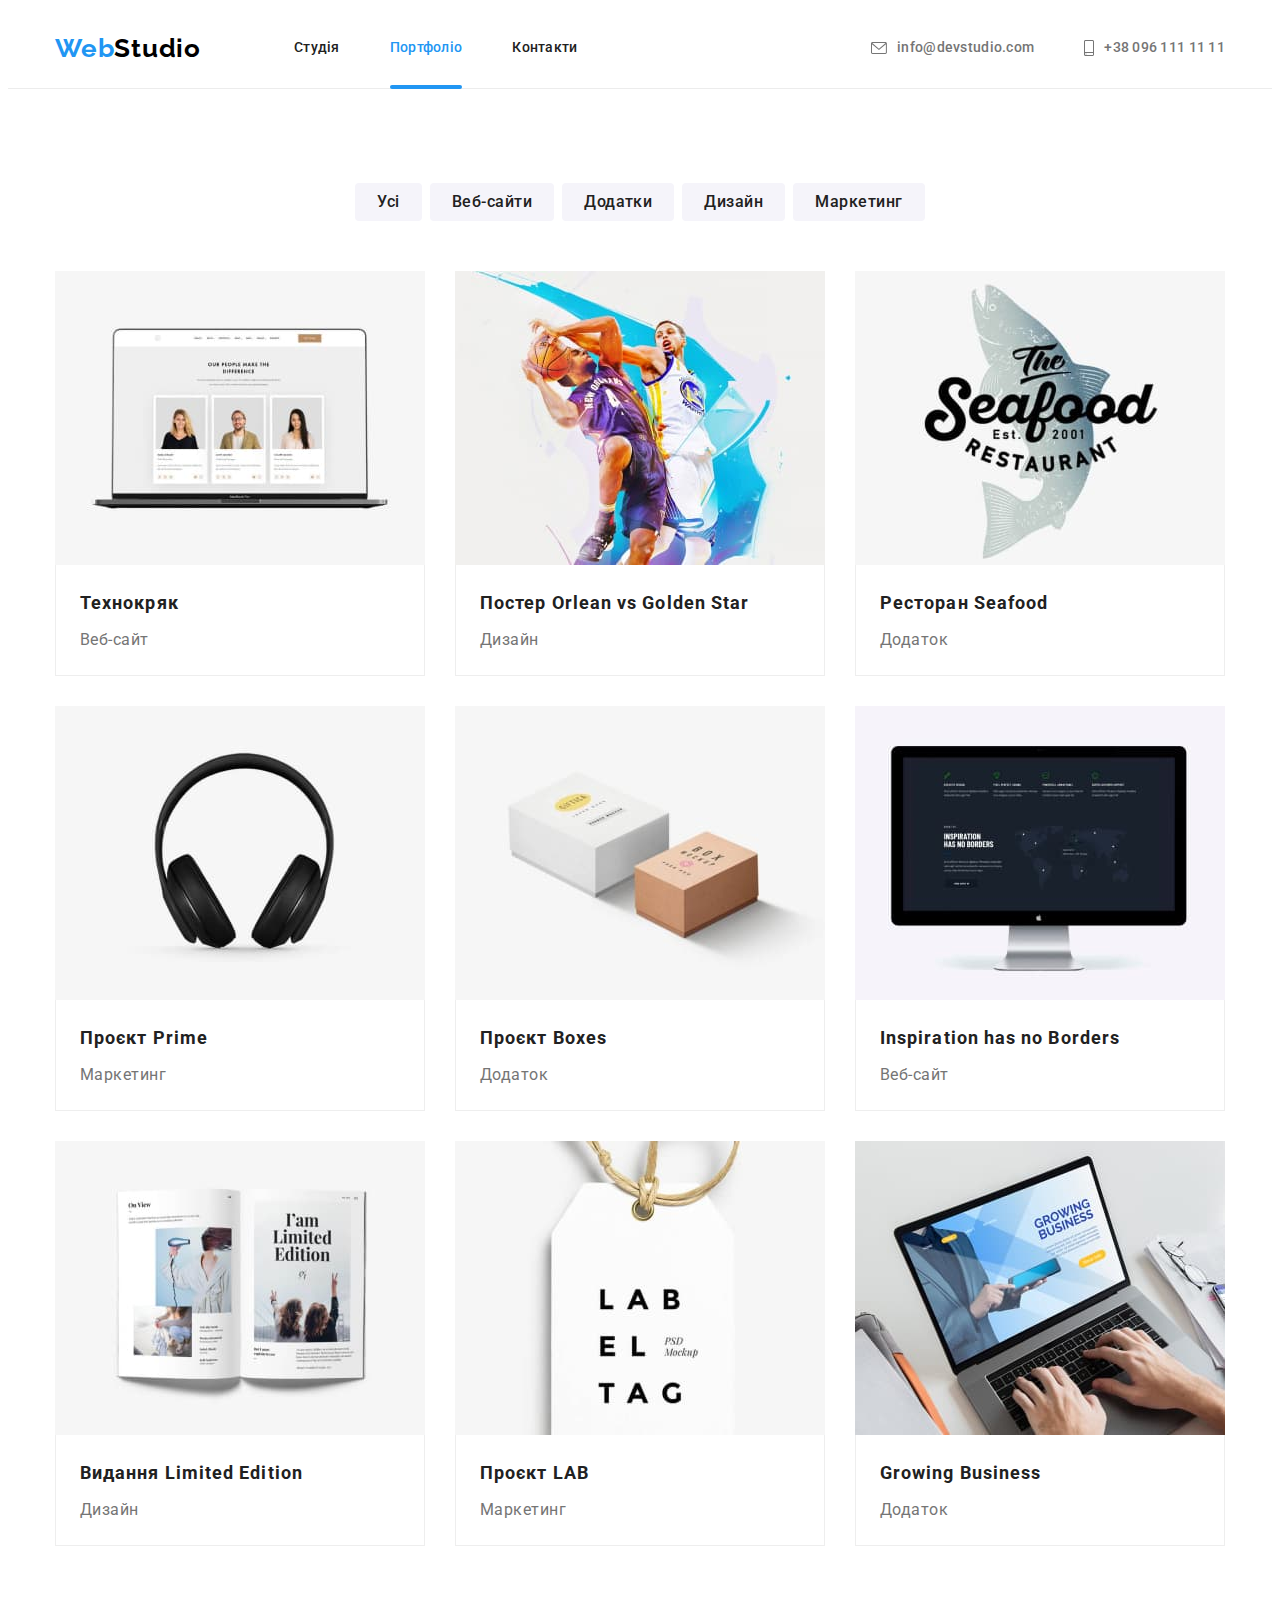
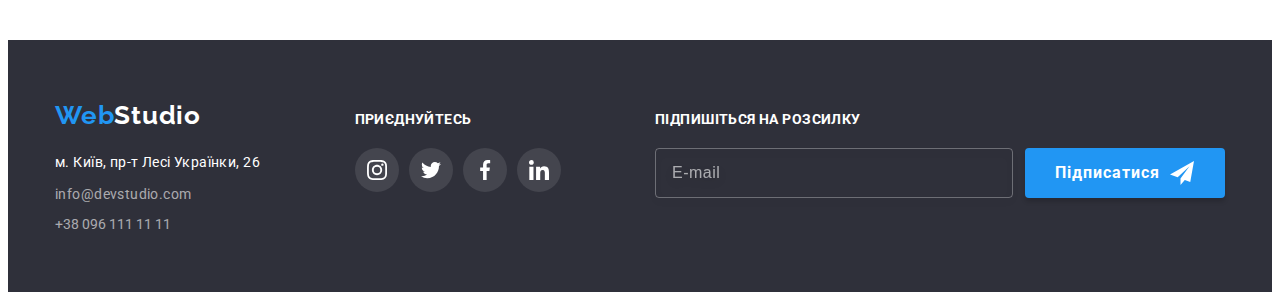
==== portfolio.html @ f79418a1 "add files" ====
<!DOCTYPE html>
<html lang="uk">
  <head>
    <meta charset="UTF-8" />
    <meta http-equiv="X-UA-Compatible" content="IE=edge" />
    <meta name="viewport" content="width=device-width, initial-scale=1.0" />
    <link rel="preconnect" href="https://fonts.googleapis.com" />
    <link rel="preconnect" href="https://fonts.gstatic.com" crossorigin />
    <link
      href="https://fonts.googleapis.com/css2?family=Raleway:wght@700&family=Roboto:wght@400;500;700;900&display=swap"
      rel="stylesheet"
    />
    <link
      rel="stylesheet"
      href="https://cdnjs.cloudflare.com/ajax/libs/modern-normalize/1.1.0/modern-normalize.min.css"
      integrity="sha512-wpPYUAdjBVSE4KJnH1VR1HeZfpl1ub8YT/NKx4PuQ5NmX2tKuGu6U/JRp5y+Y8XG2tV+wKQpNHVUX03MfMFn9Q=="
      crossorigin="anonymous"
      referrerpolicy="no-referrer"
    />
    <link rel="stylesheet" href="./css/main.min.css" />
    <title>Web Studio</title>
  </head>
  <body>
    <header class="header">
      <div class="container nav">
        <nav class="nav__menu">
          <a class="logo" href="./index.html"
            ><span class="logo--main">Web</span><span class="logo--dark">Studio</span></a
          >
          <ul class="nav__main-list list">
            <li class="nav__main-item">
              <a class="nav__main-link link" href="./index.html">Студія</a>
            </li>
            <li class="nav__main-item">
              <a class="nav__main-link link current" href="./portfolio.html">Портфоліо</a>
            </li>
            <li class="nav__main-item"><a class="nav__main-link link" href="">Контакти</a></li>
          </ul>
        </nav>
        <ul class="nav__contact-list list">
          <li class="nav__contact-item">
            <a class="nav__contact-link link" href="mailto:info@devstudio.com">
              <svg class="nav__contact-icon" width="16" height="12">
                <use href="./images/icons.svg#icon-envelope"></use></svg>info@devstudio.com</a
            >
          </li>
          <li class="nav__contact-item">
            <a class="nav__contact-link link" href="tel:+380961111111">
              <svg class="nav__contact-icon" width="10" height="16">
                <use href="./images/icons.svg#icon-smartphone"></use></svg>+38 096 111 11 11</a
            >
          </li>
        </ul>
      </div>
    </header>
    <!-- Hero -->
    <main>
      <section class="section">
        <div class="container">
          <h1 class="visually-hidden">Портфоліо</h1>
          <ul class="filters-list list">
            <li class="filters-item"><button class="filters-btn" type="button">Усі</button></li>
            <li class="filters-item">
              <button class="filters-btn" type="button">Веб-сайти</button>
            </li>
            <li class="filters-item"><button class="filters-btn" type="button">Додатки</button></li>
            <li class="filters-item"><button class="filters-btn" type="button">Дизайн</button></li>
            <li class="filters-item">
              <button class="filters-btn" type="button">Маркетинг</button>
            </li>
          </ul>
          <ul class="content-list list">
            <li class="content-item">
              <a
                href=""
                target="_blank"
                rel="noopener noreferrer nofollow"
                class="content-link link"
              >
                <div class="content-top-wrap">
                  <img class="img" src="./images/technocrack.jpg" alt="Веб-сайт Технокряк" />
                  <p class="content-top-text">
                    Ресурс пропонує комплексні пропозиції з різним рівнем функціоналу та сервісів.
                    Все це дозволить відвідувачу отримати вичерпні відомості про компанію чи
                    приватну особу.
                  </p>
                </div>
                <div class="content-wrap">
                  <h2 class="content-title">Технокряк</h2>
                  <p class="content-text">Веб-сайт</p>
                </div></a
              >
            </li>
            <li class="content-item">
              <a
                href=""
                target="_blank"
                rel="noopener noreferrer nofollow"
                class="content-link link"
              >
                <div class="content-top-wrap">
                  <img
                    class="img"
                    src="./images/poster.jpg"
                    alt=" Дизайн постеру до баскетбольного матчу"
                  />
                  <p class="content-top-text">
                    Lorem ipsum dolor sit amet consectetur adipisicing elit. Quia minus vitae quasi
                    accusamus necessitatibus quo dignissimos nisi assumenda eos, dolores possimus
                    qui consectetur labore similique, ducimus ad voluptate reprehenderit odit.Lorem
                    ipsum dolor sit amet consectetur adipisicing elit. fdgbdfbdfbdbdbdbdtbdbdb
                    drgdrgdrgdrgdr drgdrgdrgdr drgdrgdrgdrgdrg
                  </p>
                </div>
                <div class="content-wrap">
                  <h2 class="content-title">Постер <span lang="en">Orlean vs Golden Star</span></h2>
                  <p class="content-text">Дизайн</p>
                </div></a
              >
            </li>
            <li class="content-item">
              <a
                href=""
                target="_blank"
                rel="noopener noreferrer nofollow"
                class="content-link link"
              >
                <div class="content-top-wrap">
                  <img
                    class="img"
                    src="./images/seafood.jpg"
                    alt="Додаток ресторану морської кухні"
                  />
                  <p class="content-top-text">
                    Lorem ipsum dolor sit amet consectetur adipisicing elit. Earum tempore eius
                    corporis, eum vel aut voluptates, inventore sit ullam deserunt quidem pariatur
                    sunt possimus aspernatur dolore asperiores nesciunt. Quisquam, sit?
                  </p>
                </div>
                <div class="content-wrap">
                  <h2 class="content-title">Ресторан <span lang="en">Seafood</span></h2>
                  <p class="content-text">Додаток</p>
                </div></a
              >
            </li>
            <li class="content-item">
              <a
                href=""
                target="_blank"
                rel="noopener noreferrer nofollow"
                class="content-link link"
              >
                <div class="content-top-wrap">
                  <img class="img" src="./images/prime.jpg" alt="Маркетинговий проект Прайм" />
                  <p class="content-top-text">
                    Lorem ipsum dolor sit amet consectetur adipisicing elit. Eos mollitia nemo
                    recusandae aliquid pariatur provident distinctio. Cum repellat voluptatibus
                    minus iste veniam, incidunt ut corrupti officiis quisquam maiores commodi quod.
                  </p>
                </div>
                <div class="content-wrap">
                  <h2 class="content-title">Проєкт <span lang="en">Prime</span></h2>
                  <p class="content-text">Маркетинг</p>
                </div></a
              >
            </li>
            <li class="content-item">
              <a
                href=""
                target="_blank"
                rel="noopener noreferrer nofollow"
                class="content-link link"
              >
                <div class="content-top-wrap">
                  <img class="img" src="./images/boxes.jpg" alt=" Додаток до проекту Boxes" />
                  <p class="content-top-text">
                    Lorem ipsum dolor sit amet consectetur adipisicing elit. Rem exercitationem,
                    necessitatibus autem aliquid perferendis commodi obcaecati vitae asperiores esse
                    nostrum maiores explicabo fuga aspernatur sequi sunt eos eveniet corrupti quis!
                  </p>
                </div>
                <div class="content-wrap">
                  <h2 class="content-title">Проєкт <span lang="en">Boxes</span></h2>
                  <p class="content-text">Додаток</p>
                </div></a
              >
            </li>
            <li class="content-item">
              <a
                href=""
                target="_blank"
                rel="noopener noreferrer nofollow"
                class="content-link link"
              >
                <div class="content-top-wrap">
                  <img
                    class="img"
                    src="./images/no_borders.jpg"
                    alt="Веб-сайт Натхнення немає кордонів"
                  />
                  <p class="content-top-text">
                    Lorem ipsum dolor sit amet, consectetur adipisicing elit. Quibusdam, officiis
                    nesciunt molestias necessitatibus soluta illo, natus ea quaerat magnam iusto
                    numquam veniam neque sunt eveniet error beatae commodi ab quos.
                  </p>
                </div>
                <div class="content-wrap">
                  <h2 class="content-title" lang="en">Inspiration has no Borders</h2>
                  <p class="content-text">Веб-сайт</p>
                </div></a
              >
            </li>
            <li class="content-item">
              <a
                href=""
                target="_blank"
                rel="noopener noreferrer nofollow"
                class="content-link link"
              >
                <div class="content-top-wrap">
                  <img
                    class="img"
                    src="./images/limited.jpg"
                    alt="Дизайн видання Limited Edition"
                  />
                  <p class="content-top-text">
                    Lorem ipsum dolor sit amet consectetur adipisicing elit. Ipsum ratione quia
                    numquam eos error labore eum culpa magnam tenetur reiciendis veritatis atque
                    quis, aliquam totam sint quod beatae ab quo.
                  </p>
                </div>
                <div class="content-wrap">
                  <h2 class="content-title">Видання <span lang="en">Limited Edition</span></h2>
                  <p class="content-text">Дизайн</p>
                </div></a
              >
            </li>
            <li class="content-item">
              <a
                href=""
                target="_blank"
                rel="noopener noreferrer nofollow"
                class="content-link link"
              >
                <div class="content-top-wrap">
                  <img class="img" src="./images/lab.jpg" alt="Проект Label Tag" />
                  <p class="content-top-text">
                    Lorem ipsum dolor sit, amet consectetur adipisicing elit. Ullam eaque a quasi
                    ducimus, repellendus adipisci aliquam distinctio ut itaque, quo impedit
                    reprehenderit dolores deserunt sunt temporibus veritatis blanditiis esse id.
                  </p>
                </div>
                <div class="content-wrap">
                  <h2 class="content-title">Проєкт <span lang="en">LAB</span></h2>
                  <p class="content-text">Маркетинг</p>
                </div></a
              >
            </li>
            <li class="content-item">
              <a
                href=""
                target="_blank"
                rel="noopener noreferrer nofollow"
                class="content-link link"
              >
                <div class="content-top-wrap">
                  <img
                    class="img"
                    src="./images/growing_business.jpg"
                    alt="Додаток для просування бізнесу"
                  />
                  <p class="content-top-text">
                    Lorem ipsum dolor sit amet consectetur adipisicing elit. Fuga sit cumque amet
                    inventore, aspernatur mollitia soluta unde obcaecati nesciunt qui debitis,
                    consequuntur eos in ipsa quia minus deleniti recusandae. Doloribus!
                  </p>
                </div>
                <div class="content-wrap">
                  <h2 class="content-title" lang="en">Growing Business</h2>
                  <p class="content-text">Додаток</p>
                </div></a
              >
            </li>
          </ul>
        </div>
      </section>
    </main>
    <!-- footer -->
    <footer class="footer">
      <div class="container footer_menu">
        <div class="footer__address">
          <a class="logo" href="./index.html"
            ><span class="logo--main">Web</span><span class="logo--light">Studio</span></a
          >
          <address class="contacts">
            <ul class="contacts-list list">
              <li class="contacts-item">
                <a
                  class="contacts-content link"
                  href="https://goo.gl/maps/CPtrU1FHBa2aNyZL9"
                  target="_blank"
                  rel="noopener noreferrer nofollow"
                >
                  м. Київ, пр-т Лесі Українки, 26</a
                >
              </li>
              <li class="contacts-item">
                <a class="contacts-link link" href="mailto:info@devstudio.com"
                  >info@devstudio.com</a
                >
              </li>
              <li class="contacts-item">
                <a class="contacts-link link" href="tel:+380961111111">+38 096 111 11 11</a>
              </li>
            </ul>
          </address>
        </div>
        <div class="soc">
          <h2 class="footer__title">приєднуйтесь</h2>
          <ul class="soc__list list">
            <li class="soc__item">
              <a href="" target="_blank" rel="noopener noreferrer nofollow" class="soc__link link">
                <svg class="soc__icon" width="20" height="20">
                  <use href="./images/icons.svg#icon-instagram-2"></use>
                </svg>
              </a>
            </li>
            <li class="soc__item">
              <a href="" target="_blank" rel="noopener noreferrer nofollow" class="soc__link link">
                <svg class="soc__icon" width="20" height="20">
                  <use href="./images/icons.svg#icon-twitter-1"></use>
                </svg>
              </a>
            </li>
            <li class="soc__item">
              <a href="" target="_blank" rel="noopener noreferrer nofollow" class="soc__link link">
                <svg class="soc__icon" width="20" height="20">
                  <use href="./images/icons.svg#icon-facebook-1"></use>
                </svg>
              </a>
            </li>
            <li class="soc__item">
              <a href="" target="_blank" rel="noopener noreferrer nofollow" class="soc__link link">
                <svg class="soc__icon" width="20" height="20">
                  <use href="./images/icons.svg#icon-linkedin-1"></use>
                </svg>
              </a>
            </li>
          </ul>
        </div>
        <div class="footer__email">
          <h2 class="footer__title">Підпишіться на розсилку</h2>
          <form class="email">
            <input type="email" name="user-email" class="email__input" placeholder="E-mail" />
            <button type="submit" class="button email__btn">
              Підписатися
              <svg class="email__icon" width="24" height="24">
                <use href="./images/icons.svg#icon-send"></use>
              </svg>
            </button>
          </form>
        </div>
      </div>
    </footer>
  </body>
</html>
---- css/main.min.css ----
:root{--primary-text-color: #757575;--title-text-color: #212121;--accent-color: #2196f3;--btn-color: #2196f3;--white-color: #ffffff;--transition: 250ms cubic-bezier(0.4, 0, 0.2, 1)}.visually-hidden{position:absolute;width:1px;height:1px;margin:-1px;border:0;padding:0;white-space:nowrap;-webkit-clip-path:inset(100%);clip-path:inset(100%);clip:rect(0 0 0 0);overflow:hidden}body{font-family:"Roboto",sans-serif;color:var(--primary-text-color);background-color:var(--white-color);font-size:14px}.container{width:1200px;padding-left:15px;padding-right:15px;margin:0 auto}.section{padding-top:94px;padding-bottom:94px}html{box-sizing:border-box}*,*::before,*::after{box-sizing:inherit}p,h1,h2,h3,h4,h5,h6{margin:0}ul{margin:0;padding-left:0}button{cursor:pointer}img{display:block;max-width:100%;height:auto}.list{list-style:none}.link{text-decoration:none}.contacts{font-style:normal}.button{font-family:inherit;color:var(--white-color);background-color:var(--btn-color);font-weight:700;font-size:16px;line-height:1.88;display:flex;align-items:center;text-align:center;letter-spacing:.06em;border:2px solid var(--btn-color);box-shadow:0px 4px 4px rgba(0,0,0,.15);border-radius:4px;margin:0 auto;padding:10px 32px;transition:background-color var(--transition),box-shadow var(--transition)}.button:hover,.button:focus{background-color:#188ce8;border:2px solid #188ce8;box-shadow:0px 4px 4px rgba(0,0,0,.15);border-radius:4px;cursor:pointer}.logo{font-family:"Raleway";font-weight:700;font-size:26px;line-height:1.19;letter-spacing:.03em;text-decoration:none}.logo--main{color:var(--accent-color)}.logo--dark{color:#000}.logo--light{color:var(--white-color);margin-bottom:20px;display:inline-block}.current{position:relative}.current::after{display:block;position:absolute;content:"";width:100%;height:4px;background-color:var(--accent-color);border-radius:2px;bottom:-1px}.main-list{display:flex;gap:30px}.backdrop{width:100%;height:100%;background-color:rgba(0,0,0,.2);position:fixed;top:0;transition:opacity 250ms linear,visibility 250ms linear}.modal{position:absolute;top:50%;left:50%;padding:40px;transform:translate(-50%, -50%) scaley(1);transition:transform 250ms linear;width:528px;min-height:581px;background-color:var(--white-color);box-shadow:0px 1px 3px rgba(0,0,0,.12),0px 1px 1px rgba(0,0,0,.14),0px 2px 1px rgba(0,0,0,.2);border-radius:4px}.backdrop.is-hidden .modal{transform:translate(-50%, -50%) scaley(0)}.modal-close{position:absolute;right:8px;top:8px;width:30px;height:30px;background-color:rgba(0,0,0,0);border:1px solid rgba(0,0,0,.1);border-radius:50%;display:flex;align-items:center;justify-content:center;transition:fill var(--transition)}.modal-close:hover .modal-close-icon,.modal-close:focus .modal-close-icon{fill:var(--accent-color)}.backdrop.is-hidden{opacity:0;visibility:hidden;pointer-events:none}.modal-title{font-weight:700;font-size:20px;line-height:1.15;text-align:center;letter-spacing:.03em;color:var(--title-text-color);margin-bottom:12px}.input-wrap{position:relative}.modal-field{margin-bottom:10px}.input-label{font-size:12px;line-height:1.17;letter-spacing:.01em;display:block;margin-bottom:4px}.modal-input-icon{position:absolute;left:12px;top:50%;transform:translateY(-50%)}.modal-input{width:100%;height:40px;border:1px solid rgba(33,33,33,.2);border-radius:4px;padding-left:42px;outline:rgba(0,0,0,0)}.modal-input:focus{border-color:var(--accent-color);cursor:pointer}.modal-input::-moz-placeholder{font-size:12px;line-height:1.17;letter-spacing:.01em;color:rgba(117,117,117,.5)}.modal-input:-ms-input-placeholder{font-size:12px;line-height:1.17;letter-spacing:.01em;color:rgba(117,117,117,.5)}.modal-input::placeholder{font-size:12px;line-height:1.17;letter-spacing:.01em;color:rgba(117,117,117,.5)}.modal-input:focus+.modal-input-icon{fill:var(--accent-color)}.comment{display:block;width:100%;padding:12px 16px;height:120px;resize:none}.text-area{margin-bottom:20px}.btn-submit{width:200px;height:50px;padding:10px 52px}.license-field{margin-bottom:30px;display:flex;justify-content:center}.modal-license-text{line-height:1.71;letter-spacing:.03em;display:flex;align-items:center;position:relative}.modal-license-text span{width:16px;height:15px;border:2px solid var(--title-text-color);border-radius:2px;margin-right:5px;display:flex;align-items:center;justify-content:center;fill:rgba(0,0,0,0)}.input-check:checked+.modal-license-text span{background-color:var(--accent-color);border-color:rgba(0,0,0,0);fill:#fff}.input-check:focus+.modal-license-text span{border-color:var(--accent-color)}.license-link{display:inline-block;-webkit-text-decoration-line:underline;text-decoration-line:underline;color:var(--accent-color)}.header{background-color:var(--white-color);border-bottom:1px solid #ececec}.nav{display:flex;align-items:center}.nav__menu{display:flex;align-items:center}.nav__menu>.logo{margin-right:93px;display:block;padding:24px 0}.nav__main-list{display:flex;gap:50px}.nav__main-list .nav__main-link.current{color:var(--accent-color)}.nav__main-link{color:var(--title-text-color);font-weight:500;line-height:1.14;letter-spacing:.02em;display:block;padding:32px 0;transition:color var(--transition)}.nav__main-link:hover,.nav__main-link:focus{color:var(--accent-color)}.nav__contact-list{display:flex;gap:50px;margin-left:auto}.nav__contact-link{font-weight:500;line-height:1.14;letter-spacing:.02em;color:var(--primary-text-color);display:flex;align-items:center;padding:32px 0;gap:10px;transition:color var(--transition)}.nav__contact-link:hover,.nav__contact-link:focus{color:var(--accent-color)}.nav__contact-icon{fill:currentColor}.hero{background:#2f303a;padding-top:200px;padding-bottom:200px;background-image:linear-gradient(rgba(47, 48, 58, 0.4), rgba(47, 48, 58, 0.4)),url(../images/hero-bg.jpg);background-repeat:no-repeat;background-position:center;background-size:cover;max-width:1600px;margin:0 auto}.hero-title{font-weight:900;font-size:44px;line-height:1.36;text-align:center;letter-spacing:.06em;text-transform:uppercase;color:var(--white-color);display:block;margin:0 auto;margin-bottom:30px;width:696px}.cards__title{font-size:14px;line-height:1.14;letter-spacing:.03em;text-transform:uppercase;color:var(--title-text-color);margin-bottom:10px}.cards__list{display:flex;gap:30px}.cards__item{display:block;max-width:270px}.cards__text{line-height:1.71;letter-spacing:.03em}.cards__icon-container{height:120px;margin-bottom:30px;display:flex;align-items:center;justify-content:center;background:#f5f4fa;border-radius:4px}.preview{padding-top:0}.section-title{font-size:36px;line-height:1.16;text-align:center;letter-spacing:.03em;color:var(--title-text-color);margin-bottom:50px}.preview-top-wrap{position:relative}.preview-wrap{width:100%;min-height:70px;position:absolute;bottom:0;background-color:rgba(47,48,58,.8)}.preview-text{padding-top:27px;padding-bottom:27px;font-weight:700;font-size:14px;line-height:1.14;text-align:center;letter-spacing:.03em;text-transform:uppercase;color:var(--white-color)}.team{background-color:#f5f4fa}.team-title{font-weight:500;font-size:16px;line-height:1.18;text-align:center;letter-spacing:.03em;color:var(--title-text-color);margin-bottom:10px}.team-wrap{padding-top:30px;padding-bottom:30px}.team-item{background:var(--white-color);box-shadow:0px 1px 3px rgba(0,0,0,.12),0px 1px 1px rgba(0,0,0,.14),0px 2px 1px rgba(0,0,0,.2);border-radius:0px 0px 4px 4px}.team-text{font-size:16px;line-height:1.18;text-align:center;letter-spacing:.03em;margin-bottom:16px}.team-soc-list{display:flex;justify-content:center;gap:10px}.team-soc-item{width:44px;height:44px}.team-soc-link{width:100%;height:100%;border-radius:50%;display:flex;justify-content:center;align-items:center;transition:background-color var(--transition)}.team-soc-link:hover,.team-soc-link:focus{background-color:var(--accent-color)}.team-soc-icon{fill:#afb1b8;transition:fill var(--transition)}.team-soc-link:hover .team-soc-icon,.team-soc-link:focus .team-soc-icon{fill:var(--white-color)}.clients-list{display:flex;gap:30px}.clients-item{width:calc((100% - 150px)/6);height:92px}.client-link{width:100%;height:100%;border:1px solid #afb1b8;border-radius:4px;display:flex;justify-content:center;align-items:center;transition:border-color var(--transition)}.client-link:hover,.client-link:focus{border-color:var(--accent-color)}.clients-icon{fill:#afb1b8;transition:fill var(--transition)}.client-link:hover .clients-icon,.client-link:focus .clients-icon{fill:var(--accent-color)}.footer{background-color:#2f303a;padding-top:60px;padding-bottom:60px}.footer_menu{display:flex;align-items:baseline;justify-content:space-between}.contacts-item:not(:last-child){line-height:1.71;letter-spacing:.03em;margin-bottom:9px}.contacts-content{color:var(--white-color)}.contacts-link{color:rgba(255,255,255,.6);transition:color var(--transition)}.contacts-link:hover,.contacts-link:focus{color:var(--accent-color)}.footer__title{font-size:14px;line-height:1.14;letter-spacing:.03em;text-transform:uppercase;color:var(--white-color);margin-bottom:20px}.soc__list{display:flex;gap:10px}.soc__item{width:44px;height:44px}.soc__link{width:100%;height:100%;border-radius:50%;display:flex;justify-content:center;align-items:center;background-color:rgba(255,255,255,.1);transition:background-color var(--transition)}.soc__link:hover,.soc__link:focus{background-color:var(--accent-color)}.soc__icon{fill:var(--white-color)}.email{display:flex;gap:12px}.email__input{width:358px;height:50px;padding:15px 16px;font-size:16px;line-height:1.25;letter-spacing:.03em;color:var(--white-color);border:1px solid rgba(255,255,255,.3);filter:drop-shadow(0px 4px 4px rgba(0, 0, 0, 0.15));border-radius:4px;background-color:rgba(0,0,0,0)}.email__input::-moz-placeholder{font-size:16px;line-height:1.25;letter-spacing:.03em;color:rgba(255,255,255,.6)}.email__input:-ms-input-placeholder{font-size:16px;line-height:1.25;letter-spacing:.03em;color:rgba(255,255,255,.6)}.email__input::placeholder{font-size:16px;line-height:1.25;letter-spacing:.03em;color:rgba(255,255,255,.6)}.email__btn{width:200px;height:50px;padding:10px 28px;gap:10px}.email__icon{fill:var(--white-color)}.filters-list{margin-bottom:50px;display:flex;gap:8px;justify-content:center}.filters-btn{font-family:inherit;font-weight:500;font-size:16px;line-height:1.62;text-align:center;letter-spacing:.03em;color:var(--title-text-color);background:#f5f4fa;border:none;border-radius:4px;padding:6px 22px;transition:color var(--transition),background-color var(--transition),box-shadow var(--transition)}.filters-btn:hover,.filters-btn:focus,.filters-btn:root{color:var(--white-color);background-color:var(--accent-color);box-shadow:0px 3px 1px rgba(0,0,0,.1),0px 1px 2px rgba(0,0,0,.08),0px 2px 2px rgba(0,0,0,.12)}.content-item{background:var(--white-color);width:calc((100% - 60px)/3)}.content-list{display:flex;flex-wrap:wrap;gap:30px}.content-link{display:block;position:relative;transition:box-shadow var(--transition)}.content-link:hover,.content-link:focus{box-shadow:0px 1px 1px rgba(0,0,0,.12),0px 4px 4px rgba(0,0,0,.06),1px 4px 6px rgba(0,0,0,.16)}.content-title{font-size:18px;line-height:2;letter-spacing:.06em;color:var(--title-text-color);margin-bottom:4px}.content-top-wrap{position:relative;overflow:hidden}.content-top-text{position:absolute;top:0;transform:translateY(100%);overflow:auto;display:flex;align-items:center;height:100%;background-color:rgba(33,150,243,.9);padding-left:24px;padding-right:24px;font-size:18px;line-height:1.56;letter-spacing:.03em;color:var(--white-color);transition:transform var(--transition)}.content-link:hover .content-top-text,.content-link:focus .content-top-text{transform:translateY(0)}.content-wrap{padding:20px 24px;border-bottom:1px solid #eee;border-left:1px solid #eee;border-right:1px solid #eee}.content-text{font-size:16px;line-height:1.87;letter-spacing:.03em;color:var(--primary-text-color)}/*# sourceMappingURL=main.min.css.map */
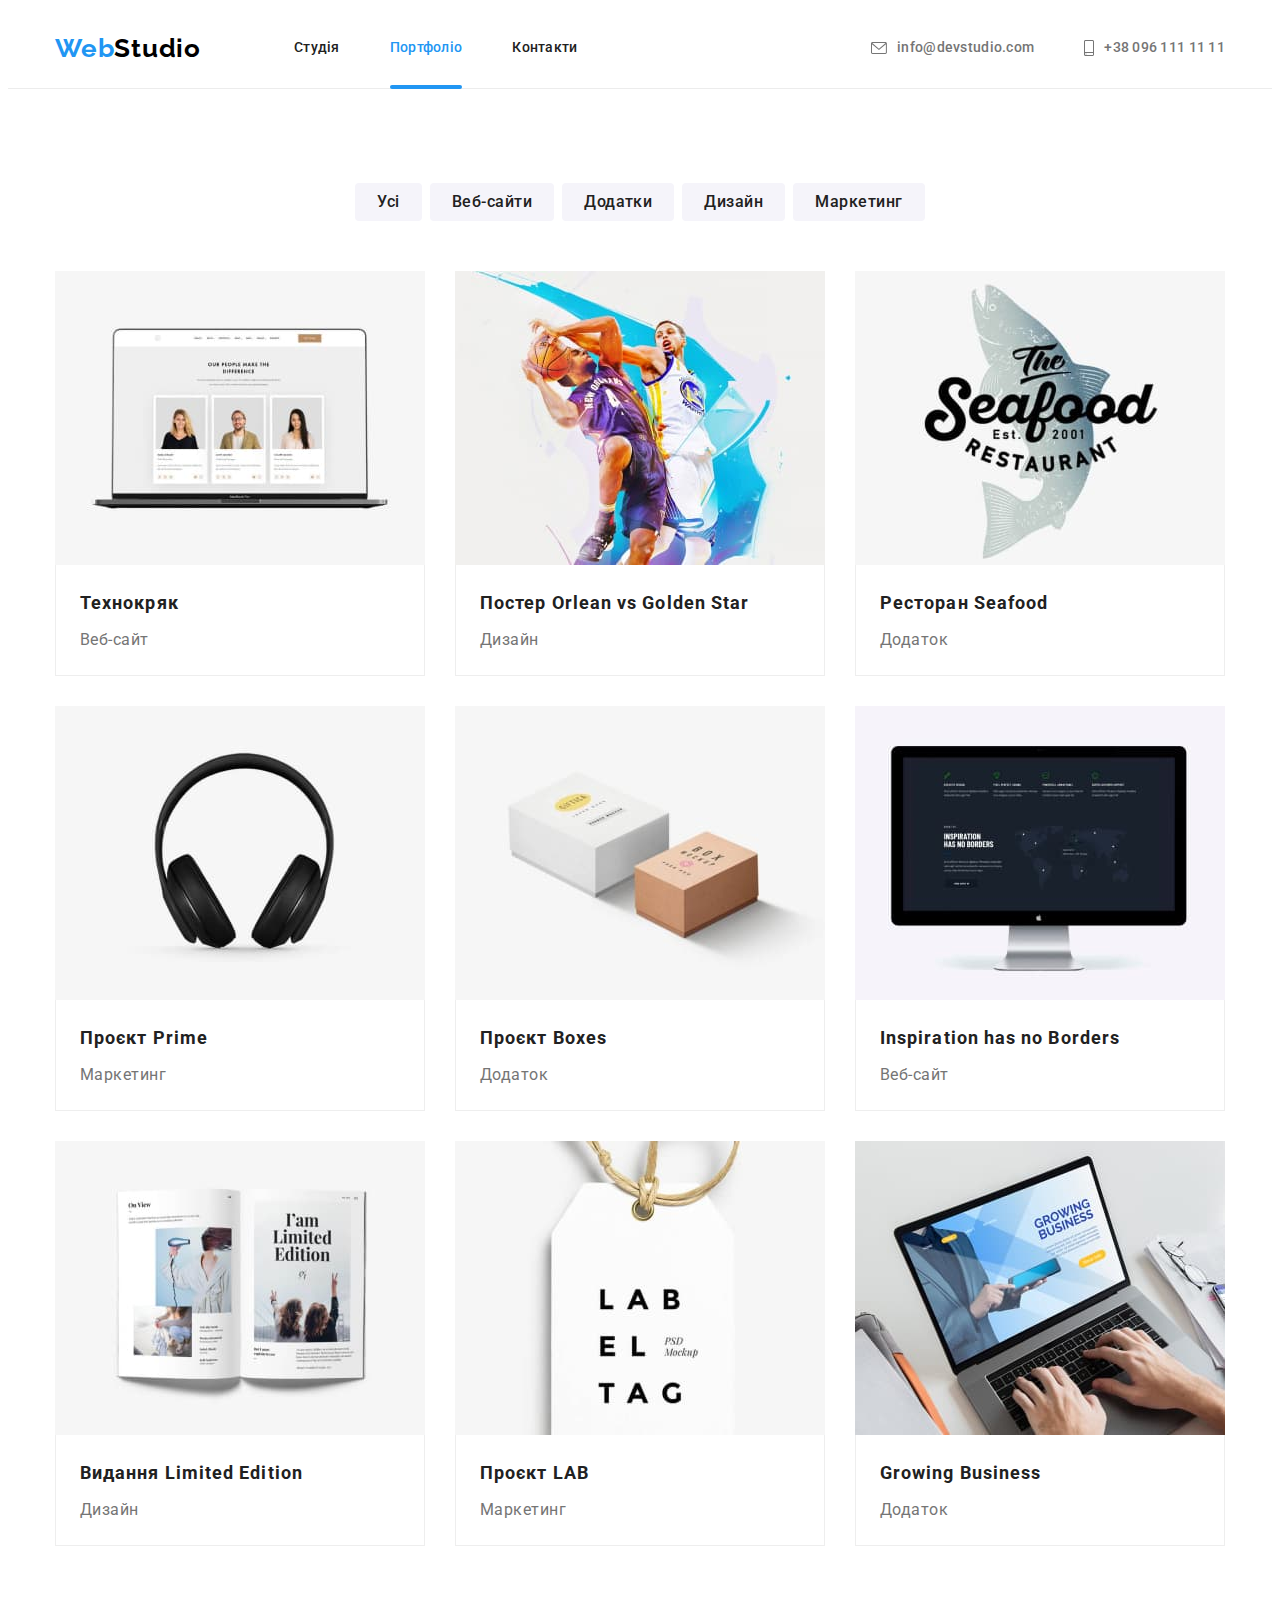
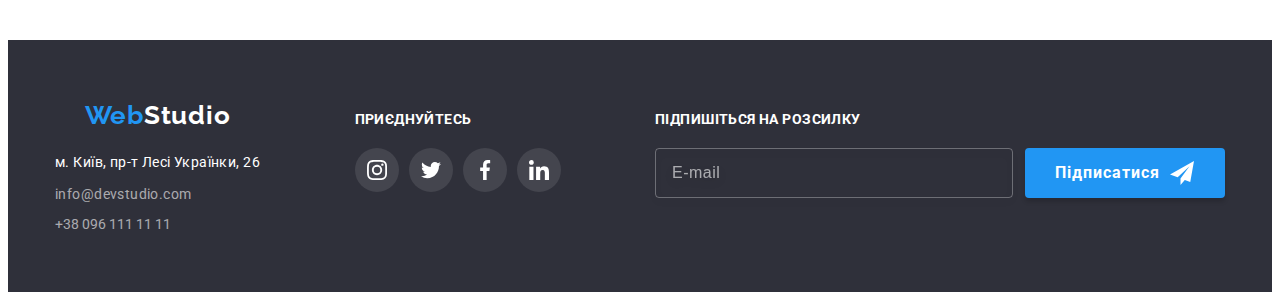
==== commit 93dfddf1: "final edit images" ====
--- a/portfolio.html
+++ b/portfolio.html
@@ -41,13 +41,15 @@
           <li class="nav__contact-item">
             <a class="nav__contact-link link" href="mailto:info@devstudio.com">
               <svg class="nav__contact-icon" width="16" height="12">
-                <use href="./images/icons.svg#icon-envelope"></use></svg>info@devstudio.com</a
+                <use href="./images/icons.svg#icon-envelope"></use></svg
+              >info@devstudio.com</a
             >
           </li>
           <li class="nav__contact-item">
             <a class="nav__contact-link link" href="tel:+380961111111">
               <svg class="nav__contact-icon" width="10" height="16">
-                <use href="./images/icons.svg#icon-smartphone"></use></svg>+38 096 111 11 11</a
+                <use href="./images/icons.svg#icon-smartphone"></use></svg
+              >+38 096 111 11 11</a
             >
           </li>
         </ul>
@@ -78,7 +80,11 @@
                 class="content-link link"
               >
                 <div class="content-top-wrap">
-                  <img class="img" src="./images/technocrack.jpg" alt="Веб-сайт Технокряк" />
+                  <img
+                    class="img"
+                    src="./images/portfolio/portfolio1x/technocrack@1x.jpg"
+                    alt="Веб-сайт Технокряк"
+                  />
                   <p class="content-top-text">
                     Ресурс пропонує комплексні пропозиції з різним рівнем функціоналу та сервісів.
                     Все це дозволить відвідувачу отримати вичерпні відомості про компанію чи
@@ -101,7 +107,7 @@
                 <div class="content-top-wrap">
                   <img
                     class="img"
-                    src="./images/poster.jpg"
+                    src="./images/portfolio/portfolio1x/poster@1x.jpg"
                     alt=" Дизайн постеру до баскетбольного матчу"
                   />
                   <p class="content-top-text">
@@ -128,7 +134,7 @@
                 <div class="content-top-wrap">
                   <img
                     class="img"
-                    src="./images/seafood.jpg"
+                    src="./images/portfolio/portfolio1x/seafood@1x.jpg"
                     alt="Додаток ресторану морської кухні"
                   />
                   <p class="content-top-text">
@@ -151,7 +157,11 @@
                 class="content-link link"
               >
                 <div class="content-top-wrap">
-                  <img class="img" src="./images/prime.jpg" alt="Маркетинговий проект Прайм" />
+                  <img
+                    class="img"
+                    src="./images/portfolio/portfolio1x/prime@1x.jpg"
+                    alt="Маркетинговий проект Прайм"
+                  />
                   <p class="content-top-text">
                     Lorem ipsum dolor sit amet consectetur adipisicing elit. Eos mollitia nemo
                     recusandae aliquid pariatur provident distinctio. Cum repellat voluptatibus
@@ -172,7 +182,11 @@
                 class="content-link link"
               >
                 <div class="content-top-wrap">
-                  <img class="img" src="./images/boxes.jpg" alt=" Додаток до проекту Boxes" />
+                  <img
+                    class="img"
+                    src="./images/portfolio/portfolio1x/boxes@1x.jpg"
+                    alt=" Додаток до проекту Boxes"
+                  />
                   <p class="content-top-text">
                     Lorem ipsum dolor sit amet consectetur adipisicing elit. Rem exercitationem,
                     necessitatibus autem aliquid perferendis commodi obcaecati vitae asperiores esse
@@ -195,7 +209,7 @@
                 <div class="content-top-wrap">
                   <img
                     class="img"
-                    src="./images/no_borders.jpg"
+                    src="./images/portfolio/portfolio1x/no_borders@1x.jpg"
                     alt="Веб-сайт Натхнення немає кордонів"
                   />
                   <p class="content-top-text">
@@ -220,7 +234,7 @@
                 <div class="content-top-wrap">
                   <img
                     class="img"
-                    src="./images/limited.jpg"
+                    src="./images/portfolio/portfolio1x/limited@1x.jpg"
                     alt="Дизайн видання Limited Edition"
                   />
                   <p class="content-top-text">
@@ -243,7 +257,11 @@
                 class="content-link link"
               >
                 <div class="content-top-wrap">
-                  <img class="img" src="./images/lab.jpg" alt="Проект Label Tag" />
+                  <img
+                    class="img"
+                    src="./images/portfolio/portfolio1x/lab@1x.jpg"
+                    alt="Проект Label Tag"
+                  />
                   <p class="content-top-text">
                     Lorem ipsum dolor sit, amet consectetur adipisicing elit. Ullam eaque a quasi
                     ducimus, repellendus adipisci aliquam distinctio ut itaque, quo impedit
@@ -266,7 +284,7 @@
                 <div class="content-top-wrap">
                   <img
                     class="img"
-                    src="./images/growing_business.jpg"
+                    src="./images/portfolio/portfolio1x/growing_business@1x.jpg"
                     alt="Додаток для просування бізнесу"
                   />
                   <p class="content-top-text">
--- a/css/main.min.css
+++ b/css/main.min.css
@@ -1 +1 @@
-:root{--primary-text-color: #757575;--title-text-color: #212121;--accent-color: #2196f3;--btn-color: #2196f3;--white-color: #ffffff;--transition: 250ms cubic-bezier(0.4, 0, 0.2, 1)}.visually-hidden{position:absolute;width:1px;height:1px;margin:-1px;border:0;padding:0;white-space:nowrap;-webkit-clip-path:inset(100%);clip-path:inset(100%);clip:rect(0 0 0 0);overflow:hidden}body{font-family:"Roboto",sans-serif;color:var(--primary-text-color);background-color:var(--white-color);font-size:14px}.container{width:1200px;padding-left:15px;padding-right:15px;margin:0 auto}.section{padding-top:94px;padding-bottom:94px}html{box-sizing:border-box}*,*::before,*::after{box-sizing:inherit}p,h1,h2,h3,h4,h5,h6{margin:0}ul{margin:0;padding-left:0}button{cursor:pointer}img{display:block;max-width:100%;height:auto}.list{list-style:none}.link{text-decoration:none}.contacts{font-style:normal}.button{font-family:inherit;color:var(--white-color);background-color:var(--btn-color);font-weight:700;font-size:16px;line-height:1.88;display:flex;align-items:center;text-align:center;letter-spacing:.06em;border:2px solid var(--btn-color);box-shadow:0px 4px 4px rgba(0,0,0,.15);border-radius:4px;margin:0 auto;padding:10px 32px;transition:background-color var(--transition),box-shadow var(--transition)}.button:hover,.button:focus{background-color:#188ce8;border:2px solid #188ce8;box-shadow:0px 4px 4px rgba(0,0,0,.15);border-radius:4px;cursor:pointer}.logo{font-family:"Raleway";font-weight:700;font-size:26px;line-height:1.19;letter-spacing:.03em;text-decoration:none}.logo--main{color:var(--accent-color)}.logo--dark{color:#000}.logo--light{color:var(--white-color);margin-bottom:20px;display:inline-block}.current{position:relative}.current::after{display:block;position:absolute;content:"";width:100%;height:4px;background-color:var(--accent-color);border-radius:2px;bottom:-1px}.main-list{display:flex;gap:30px}.backdrop{width:100%;height:100%;background-color:rgba(0,0,0,.2);position:fixed;top:0;transition:opacity 250ms linear,visibility 250ms linear}.modal{position:absolute;top:50%;left:50%;padding:40px;transform:translate(-50%, -50%) scaley(1);transition:transform 250ms linear;width:528px;min-height:581px;background-color:var(--white-color);box-shadow:0px 1px 3px rgba(0,0,0,.12),0px 1px 1px rgba(0,0,0,.14),0px 2px 1px rgba(0,0,0,.2);border-radius:4px}.backdrop.is-hidden .modal{transform:translate(-50%, -50%) scaley(0)}.modal-close{position:absolute;right:8px;top:8px;width:30px;height:30px;background-color:rgba(0,0,0,0);border:1px solid rgba(0,0,0,.1);border-radius:50%;display:flex;align-items:center;justify-content:center;transition:fill var(--transition)}.modal-close:hover .modal-close-icon,.modal-close:focus .modal-close-icon{fill:var(--accent-color)}.backdrop.is-hidden{opacity:0;visibility:hidden;pointer-events:none}.modal-title{font-weight:700;font-size:20px;line-height:1.15;text-align:center;letter-spacing:.03em;color:var(--title-text-color);margin-bottom:12px}.input-wrap{position:relative}.modal-field{margin-bottom:10px}.input-label{font-size:12px;line-height:1.17;letter-spacing:.01em;display:block;margin-bottom:4px}.modal-input-icon{position:absolute;left:12px;top:50%;transform:translateY(-50%)}.modal-input{width:100%;height:40px;border:1px solid rgba(33,33,33,.2);border-radius:4px;padding-left:42px;outline:rgba(0,0,0,0)}.modal-input:focus{border-color:var(--accent-color);cursor:pointer}.modal-input::-moz-placeholder{font-size:12px;line-height:1.17;letter-spacing:.01em;color:rgba(117,117,117,.5)}.modal-input:-ms-input-placeholder{font-size:12px;line-height:1.17;letter-spacing:.01em;color:rgba(117,117,117,.5)}.modal-input::placeholder{font-size:12px;line-height:1.17;letter-spacing:.01em;color:rgba(117,117,117,.5)}.modal-input:focus+.modal-input-icon{fill:var(--accent-color)}.comment{display:block;width:100%;padding:12px 16px;height:120px;resize:none}.text-area{margin-bottom:20px}.btn-submit{width:200px;height:50px;padding:10px 52px}.license-field{margin-bottom:30px;display:flex;justify-content:center}.modal-license-text{line-height:1.71;letter-spacing:.03em;display:flex;align-items:center;position:relative}.modal-license-text span{width:16px;height:15px;border:2px solid var(--title-text-color);border-radius:2px;margin-right:5px;display:flex;align-items:center;justify-content:center;fill:rgba(0,0,0,0)}.input-check:checked+.modal-license-text span{background-color:var(--accent-color);border-color:rgba(0,0,0,0);fill:#fff}.input-check:focus+.modal-license-text span{border-color:var(--accent-color)}.license-link{display:inline-block;-webkit-text-decoration-line:underline;text-decoration-line:underline;color:var(--accent-color)}.header{background-color:var(--white-color);border-bottom:1px solid #ececec}.nav{display:flex;align-items:center}.nav__menu{display:flex;align-items:center}.nav__menu>.logo{margin-right:93px;display:block;padding:24px 0}.nav__main-list{display:flex;gap:50px}.nav__main-list .nav__main-link.current{color:var(--accent-color)}.nav__main-link{color:var(--title-text-color);font-weight:500;line-height:1.14;letter-spacing:.02em;display:block;padding:32px 0;transition:color var(--transition)}.nav__main-link:hover,.nav__main-link:focus{color:var(--accent-color)}.nav__contact-list{display:flex;gap:50px;margin-left:auto}.nav__contact-link{font-weight:500;line-height:1.14;letter-spacing:.02em;color:var(--primary-text-color);display:flex;align-items:center;padding:32px 0;gap:10px;transition:color var(--transition)}.nav__contact-link:hover,.nav__contact-link:focus{color:var(--accent-color)}.nav__contact-icon{fill:currentColor}.hero{background:#2f303a;padding-top:200px;padding-bottom:200px;background-image:linear-gradient(rgba(47, 48, 58, 0.4), rgba(47, 48, 58, 0.4)),url(../images/hero-bg.jpg);background-repeat:no-repeat;background-position:center;background-size:cover;max-width:1600px;margin:0 auto}.hero-title{font-weight:900;font-size:44px;line-height:1.36;text-align:center;letter-spacing:.06em;text-transform:uppercase;color:var(--white-color);display:block;margin:0 auto;margin-bottom:30px;width:696px}.cards__title{font-size:14px;line-height:1.14;letter-spacing:.03em;text-transform:uppercase;color:var(--title-text-color);margin-bottom:10px}.cards__list{display:flex;gap:30px}.cards__item{display:block;max-width:270px}.cards__text{line-height:1.71;letter-spacing:.03em}.cards__icon-container{height:120px;margin-bottom:30px;display:flex;align-items:center;justify-content:center;background:#f5f4fa;border-radius:4px}.preview{padding-top:0}.section-title{font-size:36px;line-height:1.16;text-align:center;letter-spacing:.03em;color:var(--title-text-color);margin-bottom:50px}.preview-top-wrap{position:relative}.preview-wrap{width:100%;min-height:70px;position:absolute;bottom:0;background-color:rgba(47,48,58,.8)}.preview-text{padding-top:27px;padding-bottom:27px;font-weight:700;font-size:14px;line-height:1.14;text-align:center;letter-spacing:.03em;text-transform:uppercase;color:var(--white-color)}.team{background-color:#f5f4fa}.team-title{font-weight:500;font-size:16px;line-height:1.18;text-align:center;letter-spacing:.03em;color:var(--title-text-color);margin-bottom:10px}.team-wrap{padding-top:30px;padding-bottom:30px}.team-item{background:var(--white-color);box-shadow:0px 1px 3px rgba(0,0,0,.12),0px 1px 1px rgba(0,0,0,.14),0px 2px 1px rgba(0,0,0,.2);border-radius:0px 0px 4px 4px}.team-text{font-size:16px;line-height:1.18;text-align:center;letter-spacing:.03em;margin-bottom:16px}.team-soc-list{display:flex;justify-content:center;gap:10px}.team-soc-item{width:44px;height:44px}.team-soc-link{width:100%;height:100%;border-radius:50%;display:flex;justify-content:center;align-items:center;transition:background-color var(--transition)}.team-soc-link:hover,.team-soc-link:focus{background-color:var(--accent-color)}.team-soc-icon{fill:#afb1b8;transition:fill var(--transition)}.team-soc-link:hover .team-soc-icon,.team-soc-link:focus .team-soc-icon{fill:var(--white-color)}.clients-list{display:flex;gap:30px}.clients-item{width:calc((100% - 150px)/6);height:92px}.client-link{width:100%;height:100%;border:1px solid #afb1b8;border-radius:4px;display:flex;justify-content:center;align-items:center;transition:border-color var(--transition)}.client-link:hover,.client-link:focus{border-color:var(--accent-color)}.clients-icon{fill:#afb1b8;transition:fill var(--transition)}.client-link:hover .clients-icon,.client-link:focus .clients-icon{fill:var(--accent-color)}.footer{background-color:#2f303a;padding-top:60px;padding-bottom:60px}.footer_menu{display:flex;align-items:baseline;justify-content:space-between}.contacts-item:not(:last-child){line-height:1.71;letter-spacing:.03em;margin-bottom:9px}.contacts-content{color:var(--white-color)}.contacts-link{color:rgba(255,255,255,.6);transition:color var(--transition)}.contacts-link:hover,.contacts-link:focus{color:var(--accent-color)}.footer__title{font-size:14px;line-height:1.14;letter-spacing:.03em;text-transform:uppercase;color:var(--white-color);margin-bottom:20px}.soc__list{display:flex;gap:10px}.soc__item{width:44px;height:44px}.soc__link{width:100%;height:100%;border-radius:50%;display:flex;justify-content:center;align-items:center;background-color:rgba(255,255,255,.1);transition:background-color var(--transition)}.soc__link:hover,.soc__link:focus{background-color:var(--accent-color)}.soc__icon{fill:var(--white-color)}.email{display:flex;gap:12px}.email__input{width:358px;height:50px;padding:15px 16px;font-size:16px;line-height:1.25;letter-spacing:.03em;color:var(--white-color);border:1px solid rgba(255,255,255,.3);filter:drop-shadow(0px 4px 4px rgba(0, 0, 0, 0.15));border-radius:4px;background-color:rgba(0,0,0,0)}.email__input::-moz-placeholder{font-size:16px;line-height:1.25;letter-spacing:.03em;color:rgba(255,255,255,.6)}.email__input:-ms-input-placeholder{font-size:16px;line-height:1.25;letter-spacing:.03em;color:rgba(255,255,255,.6)}.email__input::placeholder{font-size:16px;line-height:1.25;letter-spacing:.03em;color:rgba(255,255,255,.6)}.email__btn{width:200px;height:50px;padding:10px 28px;gap:10px}.email__icon{fill:var(--white-color)}.filters-list{margin-bottom:50px;display:flex;gap:8px;justify-content:center}.filters-btn{font-family:inherit;font-weight:500;font-size:16px;line-height:1.62;text-align:center;letter-spacing:.03em;color:var(--title-text-color);background:#f5f4fa;border:none;border-radius:4px;padding:6px 22px;transition:color var(--transition),background-color var(--transition),box-shadow var(--transition)}.filters-btn:hover,.filters-btn:focus,.filters-btn:root{color:var(--white-color);background-color:var(--accent-color);box-shadow:0px 3px 1px rgba(0,0,0,.1),0px 1px 2px rgba(0,0,0,.08),0px 2px 2px rgba(0,0,0,.12)}.content-item{background:var(--white-color);width:calc((100% - 60px)/3)}.content-list{display:flex;flex-wrap:wrap;gap:30px}.content-link{display:block;position:relative;transition:box-shadow var(--transition)}.content-link:hover,.content-link:focus{box-shadow:0px 1px 1px rgba(0,0,0,.12),0px 4px 4px rgba(0,0,0,.06),1px 4px 6px rgba(0,0,0,.16)}.content-title{font-size:18px;line-height:2;letter-spacing:.06em;color:var(--title-text-color);margin-bottom:4px}.content-top-wrap{position:relative;overflow:hidden}.content-top-text{position:absolute;top:0;transform:translateY(100%);overflow:auto;display:flex;align-items:center;height:100%;background-color:rgba(33,150,243,.9);padding-left:24px;padding-right:24px;font-size:18px;line-height:1.56;letter-spacing:.03em;color:var(--white-color);transition:transform var(--transition)}.content-link:hover .content-top-text,.content-link:focus .content-top-text{transform:translateY(0)}.content-wrap{padding:20px 24px;border-bottom:1px solid #eee;border-left:1px solid #eee;border-right:1px solid #eee}.content-text{font-size:16px;line-height:1.87;letter-spacing:.03em;color:var(--primary-text-color)}/*# sourceMappingURL=main.min.css.map */+:root{--primary-text-color: #757575;--title-text-color: #212121;--accent-color: #2196f3;--btn-color: #2196f3;--white-color: #ffffff;--transition: 250ms cubic-bezier(0.4, 0, 0.2, 1)}.visually-hidden{position:absolute;width:1px;height:1px;margin:-1px;border:0;padding:0;white-space:nowrap;-webkit-clip-path:inset(100%);clip-path:inset(100%);clip:rect(0 0 0 0);overflow:hidden}body{font-family:"Roboto",sans-serif;color:var(--primary-text-color);background-color:var(--white-color);font-size:14px}.container{width:100%;padding-left:15px;padding-right:15px;margin:0 auto}@media screen and (min-width: 480px){.container{max-width:480px}}@media screen and (min-width: 768px){.container{max-width:768px}}@media screen and (min-width: 1200px){.container{max-width:1200px}}.section{padding-top:60px;padding-bottom:60px}@media screen and (min-width: 1200px){.section{padding-top:94px;padding-bottom:94px}}html{box-sizing:border-box}*,*::before,*::after{box-sizing:inherit}p,h1,h2,h3,h4,h5,h6{margin:0}ul{margin:0;padding-left:0}button{cursor:pointer}img{display:block;max-width:100%;height:auto;width:100%}.list{list-style:none}.link{text-decoration:none}.contacts{font-style:normal}.button{font-family:inherit;color:var(--white-color);background-color:var(--btn-color);font-weight:700;font-size:16px;line-height:1.88;display:flex;align-items:center;text-align:center;letter-spacing:.06em;border:2px solid var(--btn-color);box-shadow:0px 4px 4px rgba(0,0,0,.15);border-radius:4px;margin:0 auto;padding:10px 32px;transition:background-color var(--transition),box-shadow var(--transition)}.button:hover,.button:focus{background-color:#188ce8;border:2px solid #188ce8;box-shadow:0px 4px 4px rgba(0,0,0,.15);border-radius:4px;cursor:pointer}.logo{display:block;text-align:center;font-family:"Raleway";font-weight:700;font-size:26px;line-height:1.19;letter-spacing:.03em;text-decoration:none}.logo--main{color:var(--accent-color)}.logo--dark{color:#000}.logo--light{color:var(--white-color);margin-bottom:20px;display:inline-block}.current{position:relative}.current::after{display:block;position:absolute;content:"";width:100%;height:4px;background-color:var(--accent-color);border-radius:2px;bottom:-1px}.main-list{display:flex;flex-wrap:wrap;gap:30px}.backdrop{width:100%;height:100%;background-color:rgba(0,0,0,.2);position:fixed;top:0;transition:opacity 250ms linear,visibility 250ms linear}.modal{position:absolute;top:50%;left:50%;padding:40px;transform:translate(-50%, -50%) scaley(1);transition:transform 250ms linear;width:528px;min-height:581px;background-color:var(--white-color);box-shadow:0px 1px 3px rgba(0,0,0,.12),0px 1px 1px rgba(0,0,0,.14),0px 2px 1px rgba(0,0,0,.2);border-radius:4px}.backdrop.is-hidden .modal{transform:translate(-50%, -50%) scaley(0)}.modal-close{position:absolute;right:8px;top:8px;width:30px;height:30px;background-color:rgba(0,0,0,0);border:1px solid rgba(0,0,0,.1);border-radius:50%;display:flex;align-items:center;justify-content:center;transition:fill var(--transition)}.modal-close:hover .modal-close-icon,.modal-close:focus .modal-close-icon{fill:var(--accent-color)}.backdrop.is-hidden{opacity:0;visibility:hidden;pointer-events:none}.modal-title{font-weight:700;font-size:20px;line-height:1.15;text-align:center;letter-spacing:.03em;color:var(--title-text-color);margin-bottom:12px}.input-wrap{position:relative}.modal-field{margin-bottom:10px}.input-label{font-size:12px;line-height:1.17;letter-spacing:.01em;display:block;margin-bottom:4px}.modal-input-icon{position:absolute;left:12px;top:50%;transform:translateY(-50%)}.modal-input{width:100%;height:40px;border:1px solid rgba(33,33,33,.2);border-radius:4px;padding-left:42px;outline:rgba(0,0,0,0)}.modal-input:focus{border-color:var(--accent-color);cursor:pointer}.modal-input::-moz-placeholder{font-size:12px;line-height:1.17;letter-spacing:.01em;color:rgba(117,117,117,.5)}.modal-input:-ms-input-placeholder{font-size:12px;line-height:1.17;letter-spacing:.01em;color:rgba(117,117,117,.5)}.modal-input::placeholder{font-size:12px;line-height:1.17;letter-spacing:.01em;color:rgba(117,117,117,.5)}.modal-input:focus+.modal-input-icon{fill:var(--accent-color)}.comment{display:block;width:100%;padding:12px 16px;height:120px;resize:none}.text-area{margin-bottom:20px}.btn-submit{width:200px;height:50px;padding:10px 52px}.license-field{margin-bottom:30px;display:flex;justify-content:center}.modal-license-text{line-height:1.71;letter-spacing:.03em;display:flex;align-items:center;position:relative}.modal-license-text span{width:16px;height:15px;border:2px solid var(--title-text-color);border-radius:2px;margin-right:5px;display:flex;align-items:center;justify-content:center;fill:rgba(0,0,0,0)}.input-check:checked+.modal-license-text span{background-color:var(--accent-color);border-color:rgba(0,0,0,0);fill:#fff}.input-check:focus+.modal-license-text span{border-color:var(--accent-color)}.license-link{display:inline-block;-webkit-text-decoration-line:underline;text-decoration-line:underline;color:var(--accent-color)}.section-title{font-family:"Roboto";font-style:normal;font-weight:700;font-size:28px;line-height:1.1785714286;text-align:center;letter-spacing:.03em;color:var(--title-text-color);margin-bottom:30px}@media screen and (min-width: 1200px){.section-title{font-size:36px;line-height:1.1666666667;margin-bottom:50px}}.header{background-color:var(--white-color);border-bottom:1px solid #ececec}.nav{display:flex;align-items:center}.nav__menu{display:flex;align-items:center}.nav__menu>.logo{margin-right:93px;display:block;padding:24px 0}.nav__main-list{display:flex;gap:50px}.nav__main-list .nav__main-link.current{color:var(--accent-color)}.nav__main-link{color:var(--title-text-color);font-weight:500;line-height:1.14;letter-spacing:.02em;display:block;padding:32px 0;transition:color var(--transition)}.nav__main-link:hover,.nav__main-link:focus{color:var(--accent-color)}.nav__contact-list{display:flex;gap:50px;margin-left:auto}.nav__contact-link{font-weight:500;line-height:1.14;letter-spacing:.02em;color:var(--primary-text-color);display:flex;align-items:center;padding:32px 0;gap:10px;transition:color var(--transition)}.nav__contact-link:hover,.nav__contact-link:focus{color:var(--accent-color)}.nav__contact-icon{fill:currentColor}.hero{background:#2f303a;padding-top:200px;padding-bottom:200px;background-image:linear-gradient(rgba(47, 48, 58, 0.4), rgba(47, 48, 58, 0.4)),url(../images/hero/hero1x/hero-bg@1x.jpg);background-repeat:no-repeat;background-position:center;background-size:cover;max-width:1600px;margin:0 auto}.hero-title{font-weight:900;font-size:44px;line-height:1.36;text-align:center;letter-spacing:.06em;text-transform:uppercase;color:var(--white-color);display:block;margin:0 auto;margin-bottom:30px;width:696px}.cards__title{font-size:14px;line-height:1.14;letter-spacing:.03em;text-align:center;text-transform:uppercase;color:var(--title-text-color);margin-bottom:10px}@media screen and (min-width: 768px){.cards__title{text-align:left}}.cards__list{display:flex;flex-wrap:wrap;gap:30px}@media screen and (min-width: 768px){.cards__item{width:calc((100% - 30px)/2)}}@media screen and (min-width: 1200px){.cards__item{width:calc((100% - 90px)/4)}}.cards__text{line-height:1.71;letter-spacing:.03em}.cards__icon-container{height:120px;margin-bottom:30px;display:flex;align-items:center;justify-content:center;background:#f5f4fa;border-radius:4px}.preview{padding-top:0;display:none}@media screen and (min-width: 1200px){.preview{display:flex}}.preview-item{width:calc((100% - 60px)/3)}.preview-top-wrap{position:relative}.preview-wrap{width:100%;min-height:70px;position:absolute;bottom:0;background-color:rgba(47,48,58,.8)}.preview-text{padding-top:27px;padding-bottom:27px;font-weight:700;font-size:14px;line-height:1.14;text-align:center;letter-spacing:.03em;text-transform:uppercase;color:var(--white-color)}.team{background-color:#f5f4fa}.team-title{font-weight:500;font-size:16px;line-height:1.18;text-align:center;letter-spacing:.03em;color:var(--title-text-color);margin-bottom:10px}.team-wrap{padding-top:30px;padding-bottom:24px}@media screen and (min-width: 1200px){.team-wrap{padding-bottom:30px}}.team-item{width:100%;background:var(--white-color);box-shadow:0px 1px 3px rgba(0,0,0,.12),0px 1px 1px rgba(0,0,0,.14),0px 2px 1px rgba(0,0,0,.2);border-radius:0px 0px 4px 4px}@media screen and (min-width: 768px){.team-item{width:calc((100% - 30px)/2)}}@media screen and (min-width: 1200px){.team-item{width:calc((100% - 90px)/4)}}.team-text{font-size:16px;line-height:1.18;text-align:center;letter-spacing:.03em;margin-bottom:16px}.team-soc-list{display:flex;justify-content:center;gap:10px}.team-soc-item{width:44px;height:44px}.team-soc-link{width:100%;height:100%;border-radius:50%;display:flex;justify-content:center;align-items:center;transition:background-color var(--transition)}.team-soc-link:hover,.team-soc-link:focus{background-color:var(--accent-color)}.team-soc-icon{fill:#afb1b8;transition:fill var(--transition)}.team-soc-link:hover .team-soc-icon,.team-soc-link:focus .team-soc-icon{fill:var(--white-color)}.clients-list{display:flex;flex-wrap:wrap;gap:30px}.clients-item{width:calc((100% - 30px)/2);height:92px}@media screen and (min-width: 768px){.clients-item{width:calc((100% - 60px)/3)}}@media screen and (min-width: 1200px){.clients-item{width:calc((100% - 150px)/6)}}.client-link{width:100%;height:100%;border:1px solid #afb1b8;border-radius:4px;display:flex;justify-content:center;align-items:center;transition:border-color var(--transition)}.client-link:hover,.client-link:focus{border-color:var(--accent-color)}.clients-icon{fill:#afb1b8;transition:fill var(--transition)}.client-link:hover .clients-icon,.client-link:focus .clients-icon{fill:var(--accent-color)}.footer{display:flex;flex-wrap:wrap;background-color:#2f303a;padding-top:60px;padding-bottom:60px}.footer_menu{display:flex;flex-wrap:wrap;justify-content:center;gap:60px}@media screen and (min-width: 1200px){.footer_menu{align-items:baseline;justify-content:space-between}}.footer__address{align-items:center;justify-content:center}.contacts-item:not(:last-child){line-height:1.71;letter-spacing:.03em;margin-bottom:9px}.contacts-content{color:var(--white-color)}.contacts-link{color:rgba(255,255,255,.6);transition:color var(--transition)}.contacts-link:hover,.contacts-link:focus{color:var(--accent-color)}.footer__title{font-size:14px;line-height:1.14;letter-spacing:.03em;text-transform:uppercase;color:var(--white-color);margin-bottom:20px}.soc__list{display:flex;gap:10px}.soc__item{width:44px;height:44px}.soc__link{width:100%;height:100%;border-radius:50%;display:flex;justify-content:center;align-items:center;background-color:rgba(255,255,255,.1);transition:background-color var(--transition)}.soc__link:hover,.soc__link:focus{background-color:var(--accent-color)}.soc__icon{fill:var(--white-color)}.email{display:flex;flex-wrap:wrap;gap:12px}.email__input{width:358px;height:50px;padding:15px 16px;font-size:16px;line-height:1.25;letter-spacing:.03em;color:var(--white-color);border:1px solid rgba(255,255,255,.3);filter:drop-shadow(0px 4px 4px rgba(0, 0, 0, 0.15));border-radius:4px;background-color:rgba(0,0,0,0)}.email__input::-moz-placeholder{font-size:16px;line-height:1.25;letter-spacing:.03em;color:rgba(255,255,255,.6)}.email__input:-ms-input-placeholder{font-size:16px;line-height:1.25;letter-spacing:.03em;color:rgba(255,255,255,.6)}.email__input::placeholder{font-size:16px;line-height:1.25;letter-spacing:.03em;color:rgba(255,255,255,.6)}.email__btn{width:200px;height:50px;padding:10px 28px;gap:10px}.email__icon{fill:var(--white-color)}.filters-list{margin-bottom:50px;display:flex;gap:8px;justify-content:center}.filters-btn{font-family:inherit;font-weight:500;font-size:16px;line-height:1.62;text-align:center;letter-spacing:.03em;color:var(--title-text-color);background:#f5f4fa;border:none;border-radius:4px;padding:6px 22px;transition:color var(--transition),background-color var(--transition),box-shadow var(--transition)}.filters-btn:hover,.filters-btn:focus,.filters-btn:root{color:var(--white-color);background-color:var(--accent-color);box-shadow:0px 3px 1px rgba(0,0,0,.1),0px 1px 2px rgba(0,0,0,.08),0px 2px 2px rgba(0,0,0,.12)}.content-item{background:var(--white-color);width:calc((100% - 60px)/3)}.content-list{display:flex;flex-wrap:wrap;gap:30px}.content-link{display:block;position:relative;transition:box-shadow var(--transition)}.content-link:hover,.content-link:focus{box-shadow:0px 1px 1px rgba(0,0,0,.12),0px 4px 4px rgba(0,0,0,.06),1px 4px 6px rgba(0,0,0,.16)}.content-title{font-size:18px;line-height:2;letter-spacing:.06em;color:var(--title-text-color);margin-bottom:4px}.content-top-wrap{position:relative;overflow:hidden}.content-top-text{position:absolute;top:0;transform:translateY(100%);overflow:auto;display:flex;align-items:center;height:100%;background-color:rgba(33,150,243,.9);padding-left:24px;padding-right:24px;font-size:18px;line-height:1.56;letter-spacing:.03em;color:var(--white-color);transition:transform var(--transition)}.content-link:hover .content-top-text,.content-link:focus .content-top-text{transform:translateY(0)}.content-wrap{padding:20px 24px;border-bottom:1px solid #eee;border-left:1px solid #eee;border-right:1px solid #eee}.content-text{font-size:16px;line-height:1.87;letter-spacing:.03em;color:var(--primary-text-color)}/*# sourceMappingURL=main.min.css.map */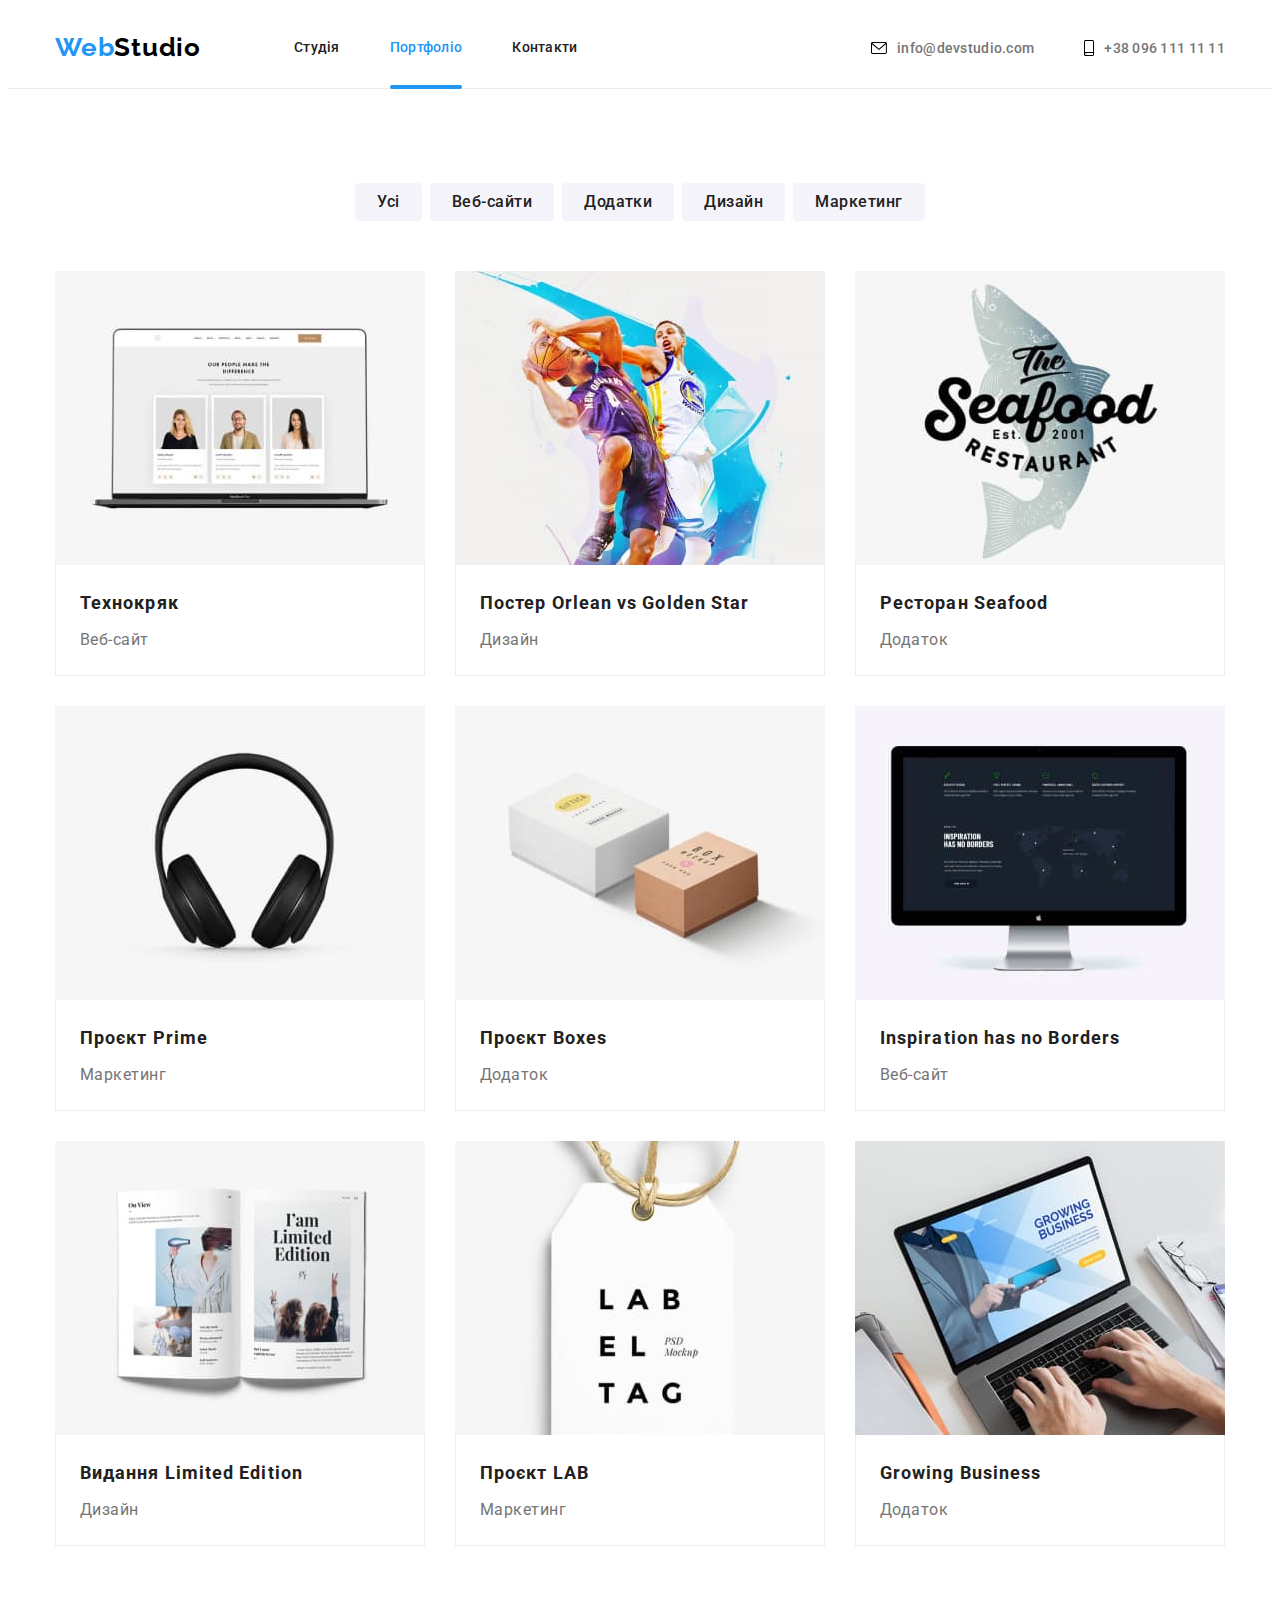
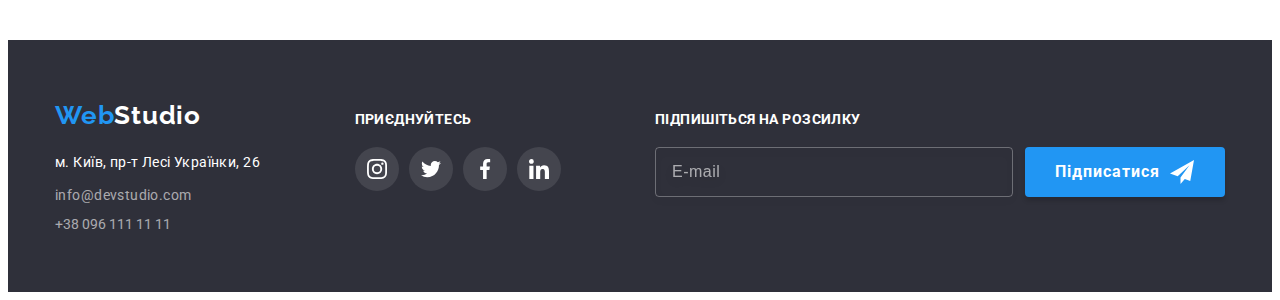
==== commit cbc444e5: "end mob menu" ====
--- a/portfolio.html
+++ b/portfolio.html
@@ -27,6 +27,13 @@
           <a class="logo" href="./index.html"
             ><span class="logo--main">Web</span><span class="logo--dark">Studio</span></a
           >
+          
+          <button type="button" class="nav_menu-open" data-menu-open>
+            <svg class="nav_menu-open-icon" width="40" height="40">
+              <use href="./images/icons.svg#icon-mob-menu"></use>
+            </svg>
+          </button>
+
           <ul class="nav__main-list list">
             <li class="nav__main-item">
               <a class="nav__main-link link" href="./index.html">Студія</a>
@@ -41,18 +48,85 @@
           <li class="nav__contact-item">
             <a class="nav__contact-link link" href="mailto:info@devstudio.com">
               <svg class="nav__contact-icon" width="16" height="12">
-                <use href="./images/icons.svg#icon-envelope"></use></svg
-              >info@devstudio.com</a
+                <use href="./images/icons.svg#icon-envelope"></use></svg>info@devstudio.com</a
             >
           </li>
           <li class="nav__contact-item">
             <a class="nav__contact-link link" href="tel:+380961111111">
               <svg class="nav__contact-icon" width="10" height="16">
-                <use href="./images/icons.svg#icon-smartphone"></use></svg
-              >+38 096 111 11 11</a
+                <use href="./images/icons.svg#icon-smartphone"></use></svg>+38 096 111 11 11</a
             >
           </li>
         </ul>
+      </div>
+      
+      <div class="mob-menu is-hidden" data-menu>
+        <div class="container">
+          <button type="button" class="mob-menu__close" data-menu-close>
+          <svg class="mob-menu__close-icon" width="40" height="40">
+            <use href="./images/icons.svg#icon-close_40px"></use>
+          </svg>
+        </button>
+        <div class="mob-menu__wrap">
+          <div class="mob-menu__nav-wrap">
+            <ul class="mob-menu__main-list list">
+            <li class="mob-menu__main-item">
+              <a class="mob-menu__main-link link mob-current" href="./index.html">Студія</a>
+            </li>
+            <li class="mob-menu__main-item">
+              <a class="mob-menu__main-link link" href="./portfolio.html">Портфоліо</a>
+            </li>
+            <li class="mob-menu__main-item"><a class="mob-menu__main-link link" href="">Контакти</a></li>
+          </ul>
+          </div>
+          <div class="mob-menu__contact-wrap">
+            <ul class="mob-menu__contact-list list">
+              <li class="mob-menu__contact-item">
+              <a class="mob-menu__tel link" href="tel:+380961111111"> +38 096 111 11 11</a>
+            </li>
+            <li class="mob-menu__contact-item">
+              <a class="mob-menu__email link" href="mailto:info@devstudio.com">
+                info@devstudio.com</a>
+            </li>
+          </ul>
+          <ul class="mob-menu__soc-list list">
+            <li class="mob-menu__soc-item">
+              <a
+                href=""
+                target="_blank"
+                rel="noopener noreferrer nofollow"
+                class="mob-menu__soc-link link"
+              >Instagram</a>
+            </li>
+            <li class="mob-menu__soc-item">
+              <a
+                href=""
+                target="_blank"
+                rel="noopener noreferrer nofollow"
+                class="mob-menu__soc-link link"
+              >Twitter</a>
+            </li>
+            <li class="mob-menu__soc-item">
+              <a
+                href=""
+                target="_blank"
+                rel="noopener noreferrer nofollow"
+                class="mob-menu__soc-link link"
+              >Facebook</a>
+            </li>
+            <li class="mob-menu__soc-item">
+              <a
+                href=""
+                target="_blank"
+                rel="noopener noreferrer nofollow"
+                class="mob-menu__soc-link link"
+              >LinkedIn</a>
+            </li>
+          </ul>
+          </div>
+        </div>
+        </div>
+        
       </div>
     </header>
     <!-- Hero -->
@@ -380,5 +454,6 @@
         </div>
       </div>
     </footer>
+    <script src="./js/menu.js"></script>
   </body>
 </html>
--- a/css/main.min.css
+++ b/css/main.min.css
@@ -1 +1 @@
-:root{--primary-text-color: #757575;--title-text-color: #212121;--accent-color: #2196f3;--btn-color: #2196f3;--white-color: #ffffff;--transition: 250ms cubic-bezier(0.4, 0, 0.2, 1)}.visually-hidden{position:absolute;width:1px;height:1px;margin:-1px;border:0;padding:0;white-space:nowrap;-webkit-clip-path:inset(100%);clip-path:inset(100%);clip:rect(0 0 0 0);overflow:hidden}body{font-family:"Roboto",sans-serif;color:var(--primary-text-color);background-color:var(--white-color);font-size:14px}.container{width:100%;padding-left:15px;padding-right:15px;margin:0 auto}@media screen and (min-width: 480px){.container{max-width:480px}}@media screen and (min-width: 768px){.container{max-width:768px}}@media screen and (min-width: 1200px){.container{max-width:1200px}}.section{padding-top:60px;padding-bottom:60px}@media screen and (min-width: 1200px){.section{padding-top:94px;padding-bottom:94px}}html{box-sizing:border-box}*,*::before,*::after{box-sizing:inherit}p,h1,h2,h3,h4,h5,h6{margin:0}ul{margin:0;padding-left:0}button{cursor:pointer}img{display:block;max-width:100%;height:auto;width:100%}.list{list-style:none}.link{text-decoration:none}.contacts{font-style:normal}.button{font-family:inherit;color:var(--white-color);background-color:var(--btn-color);font-weight:700;font-size:16px;line-height:1.88;display:flex;align-items:center;text-align:center;letter-spacing:.06em;border:2px solid var(--btn-color);box-shadow:0px 4px 4px rgba(0,0,0,.15);border-radius:4px;margin:0 auto;padding:10px 32px;transition:background-color var(--transition),box-shadow var(--transition)}.button:hover,.button:focus{background-color:#188ce8;border:2px solid #188ce8;box-shadow:0px 4px 4px rgba(0,0,0,.15);border-radius:4px;cursor:pointer}.logo{display:block;text-align:center;font-family:"Raleway";font-weight:700;font-size:26px;line-height:1.19;letter-spacing:.03em;text-decoration:none}.logo--main{color:var(--accent-color)}.logo--dark{color:#000}.logo--light{color:var(--white-color);margin-bottom:20px;display:inline-block}.current{position:relative}.current::after{display:block;position:absolute;content:"";width:100%;height:4px;background-color:var(--accent-color);border-radius:2px;bottom:-1px}.main-list{display:flex;flex-wrap:wrap;gap:30px}.backdrop{width:100%;height:100%;background-color:rgba(0,0,0,.2);position:fixed;top:0;transition:opacity 250ms linear,visibility 250ms linear}.modal{position:absolute;top:50%;left:50%;padding:40px;transform:translate(-50%, -50%) scaley(1);transition:transform 250ms linear;width:528px;min-height:581px;background-color:var(--white-color);box-shadow:0px 1px 3px rgba(0,0,0,.12),0px 1px 1px rgba(0,0,0,.14),0px 2px 1px rgba(0,0,0,.2);border-radius:4px}.backdrop.is-hidden .modal{transform:translate(-50%, -50%) scaley(0)}.modal-close{position:absolute;right:8px;top:8px;width:30px;height:30px;background-color:rgba(0,0,0,0);border:1px solid rgba(0,0,0,.1);border-radius:50%;display:flex;align-items:center;justify-content:center;transition:fill var(--transition)}.modal-close:hover .modal-close-icon,.modal-close:focus .modal-close-icon{fill:var(--accent-color)}.backdrop.is-hidden{opacity:0;visibility:hidden;pointer-events:none}.modal-title{font-weight:700;font-size:20px;line-height:1.15;text-align:center;letter-spacing:.03em;color:var(--title-text-color);margin-bottom:12px}.input-wrap{position:relative}.modal-field{margin-bottom:10px}.input-label{font-size:12px;line-height:1.17;letter-spacing:.01em;display:block;margin-bottom:4px}.modal-input-icon{position:absolute;left:12px;top:50%;transform:translateY(-50%)}.modal-input{width:100%;height:40px;border:1px solid rgba(33,33,33,.2);border-radius:4px;padding-left:42px;outline:rgba(0,0,0,0)}.modal-input:focus{border-color:var(--accent-color);cursor:pointer}.modal-input::-moz-placeholder{font-size:12px;line-height:1.17;letter-spacing:.01em;color:rgba(117,117,117,.5)}.modal-input:-ms-input-placeholder{font-size:12px;line-height:1.17;letter-spacing:.01em;color:rgba(117,117,117,.5)}.modal-input::placeholder{font-size:12px;line-height:1.17;letter-spacing:.01em;color:rgba(117,117,117,.5)}.modal-input:focus+.modal-input-icon{fill:var(--accent-color)}.comment{display:block;width:100%;padding:12px 16px;height:120px;resize:none}.text-area{margin-bottom:20px}.btn-submit{width:200px;height:50px;padding:10px 52px}.license-field{margin-bottom:30px;display:flex;justify-content:center}.modal-license-text{line-height:1.71;letter-spacing:.03em;display:flex;align-items:center;position:relative}.modal-license-text span{width:16px;height:15px;border:2px solid var(--title-text-color);border-radius:2px;margin-right:5px;display:flex;align-items:center;justify-content:center;fill:rgba(0,0,0,0)}.input-check:checked+.modal-license-text span{background-color:var(--accent-color);border-color:rgba(0,0,0,0);fill:#fff}.input-check:focus+.modal-license-text span{border-color:var(--accent-color)}.license-link{display:inline-block;-webkit-text-decoration-line:underline;text-decoration-line:underline;color:var(--accent-color)}.section-title{font-family:"Roboto";font-style:normal;font-weight:700;font-size:28px;line-height:1.1785714286;text-align:center;letter-spacing:.03em;color:var(--title-text-color);margin-bottom:30px}@media screen and (min-width: 1200px){.section-title{font-size:36px;line-height:1.1666666667;margin-bottom:50px}}.header{background-color:var(--white-color);border-bottom:1px solid #ececec}.nav{display:flex;align-items:center}.nav__menu{display:flex;align-items:center}.nav__menu>.logo{margin-right:93px;display:block;padding:24px 0}.nav__main-list{display:flex;gap:50px}.nav__main-list .nav__main-link.current{color:var(--accent-color)}.nav__main-link{color:var(--title-text-color);font-weight:500;line-height:1.14;letter-spacing:.02em;display:block;padding:32px 0;transition:color var(--transition)}.nav__main-link:hover,.nav__main-link:focus{color:var(--accent-color)}.nav__contact-list{display:flex;gap:50px;margin-left:auto}.nav__contact-link{font-weight:500;line-height:1.14;letter-spacing:.02em;color:var(--primary-text-color);display:flex;align-items:center;padding:32px 0;gap:10px;transition:color var(--transition)}.nav__contact-link:hover,.nav__contact-link:focus{color:var(--accent-color)}.nav__contact-icon{fill:currentColor}.hero{background:#2f303a;padding-top:200px;padding-bottom:200px;background-image:linear-gradient(rgba(47, 48, 58, 0.4), rgba(47, 48, 58, 0.4)),url(../images/hero/hero1x/hero-bg@1x.jpg);background-repeat:no-repeat;background-position:center;background-size:cover;max-width:1600px;margin:0 auto}.hero-title{font-weight:900;font-size:44px;line-height:1.36;text-align:center;letter-spacing:.06em;text-transform:uppercase;color:var(--white-color);display:block;margin:0 auto;margin-bottom:30px;width:696px}.cards__title{font-size:14px;line-height:1.14;letter-spacing:.03em;text-align:center;text-transform:uppercase;color:var(--title-text-color);margin-bottom:10px}@media screen and (min-width: 768px){.cards__title{text-align:left}}.cards__list{display:flex;flex-wrap:wrap;gap:30px}@media screen and (min-width: 768px){.cards__item{width:calc((100% - 30px)/2)}}@media screen and (min-width: 1200px){.cards__item{width:calc((100% - 90px)/4)}}.cards__text{line-height:1.71;letter-spacing:.03em}.cards__icon-container{height:120px;margin-bottom:30px;display:flex;align-items:center;justify-content:center;background:#f5f4fa;border-radius:4px}.preview{padding-top:0;display:none}@media screen and (min-width: 1200px){.preview{display:flex}}.preview-item{width:calc((100% - 60px)/3)}.preview-top-wrap{position:relative}.preview-wrap{width:100%;min-height:70px;position:absolute;bottom:0;background-color:rgba(47,48,58,.8)}.preview-text{padding-top:27px;padding-bottom:27px;font-weight:700;font-size:14px;line-height:1.14;text-align:center;letter-spacing:.03em;text-transform:uppercase;color:var(--white-color)}.team{background-color:#f5f4fa}.team-title{font-weight:500;font-size:16px;line-height:1.18;text-align:center;letter-spacing:.03em;color:var(--title-text-color);margin-bottom:10px}.team-wrap{padding-top:30px;padding-bottom:24px}@media screen and (min-width: 1200px){.team-wrap{padding-bottom:30px}}.team-item{width:100%;background:var(--white-color);box-shadow:0px 1px 3px rgba(0,0,0,.12),0px 1px 1px rgba(0,0,0,.14),0px 2px 1px rgba(0,0,0,.2);border-radius:0px 0px 4px 4px}@media screen and (min-width: 768px){.team-item{width:calc((100% - 30px)/2)}}@media screen and (min-width: 1200px){.team-item{width:calc((100% - 90px)/4)}}.team-text{font-size:16px;line-height:1.18;text-align:center;letter-spacing:.03em;margin-bottom:16px}.team-soc-list{display:flex;justify-content:center;gap:10px}.team-soc-item{width:44px;height:44px}.team-soc-link{width:100%;height:100%;border-radius:50%;display:flex;justify-content:center;align-items:center;transition:background-color var(--transition)}.team-soc-link:hover,.team-soc-link:focus{background-color:var(--accent-color)}.team-soc-icon{fill:#afb1b8;transition:fill var(--transition)}.team-soc-link:hover .team-soc-icon,.team-soc-link:focus .team-soc-icon{fill:var(--white-color)}.clients-list{display:flex;flex-wrap:wrap;gap:30px}.clients-item{width:calc((100% - 30px)/2);height:92px}@media screen and (min-width: 768px){.clients-item{width:calc((100% - 60px)/3)}}@media screen and (min-width: 1200px){.clients-item{width:calc((100% - 150px)/6)}}.client-link{width:100%;height:100%;border:1px solid #afb1b8;border-radius:4px;display:flex;justify-content:center;align-items:center;transition:border-color var(--transition)}.client-link:hover,.client-link:focus{border-color:var(--accent-color)}.clients-icon{fill:#afb1b8;transition:fill var(--transition)}.client-link:hover .clients-icon,.client-link:focus .clients-icon{fill:var(--accent-color)}.footer{display:flex;flex-wrap:wrap;background-color:#2f303a;padding-top:60px;padding-bottom:60px}.footer_menu{display:flex;flex-wrap:wrap;justify-content:center;gap:60px}@media screen and (min-width: 1200px){.footer_menu{align-items:baseline;justify-content:space-between}}.footer__address{align-items:center;justify-content:center}.contacts-item:not(:last-child){line-height:1.71;letter-spacing:.03em;margin-bottom:9px}.contacts-content{color:var(--white-color)}.contacts-link{color:rgba(255,255,255,.6);transition:color var(--transition)}.contacts-link:hover,.contacts-link:focus{color:var(--accent-color)}.footer__title{font-size:14px;line-height:1.14;letter-spacing:.03em;text-transform:uppercase;color:var(--white-color);margin-bottom:20px}.soc__list{display:flex;gap:10px}.soc__item{width:44px;height:44px}.soc__link{width:100%;height:100%;border-radius:50%;display:flex;justify-content:center;align-items:center;background-color:rgba(255,255,255,.1);transition:background-color var(--transition)}.soc__link:hover,.soc__link:focus{background-color:var(--accent-color)}.soc__icon{fill:var(--white-color)}.email{display:flex;flex-wrap:wrap;gap:12px}.email__input{width:358px;height:50px;padding:15px 16px;font-size:16px;line-height:1.25;letter-spacing:.03em;color:var(--white-color);border:1px solid rgba(255,255,255,.3);filter:drop-shadow(0px 4px 4px rgba(0, 0, 0, 0.15));border-radius:4px;background-color:rgba(0,0,0,0)}.email__input::-moz-placeholder{font-size:16px;line-height:1.25;letter-spacing:.03em;color:rgba(255,255,255,.6)}.email__input:-ms-input-placeholder{font-size:16px;line-height:1.25;letter-spacing:.03em;color:rgba(255,255,255,.6)}.email__input::placeholder{font-size:16px;line-height:1.25;letter-spacing:.03em;color:rgba(255,255,255,.6)}.email__btn{width:200px;height:50px;padding:10px 28px;gap:10px}.email__icon{fill:var(--white-color)}.filters-list{margin-bottom:50px;display:flex;gap:8px;justify-content:center}.filters-btn{font-family:inherit;font-weight:500;font-size:16px;line-height:1.62;text-align:center;letter-spacing:.03em;color:var(--title-text-color);background:#f5f4fa;border:none;border-radius:4px;padding:6px 22px;transition:color var(--transition),background-color var(--transition),box-shadow var(--transition)}.filters-btn:hover,.filters-btn:focus,.filters-btn:root{color:var(--white-color);background-color:var(--accent-color);box-shadow:0px 3px 1px rgba(0,0,0,.1),0px 1px 2px rgba(0,0,0,.08),0px 2px 2px rgba(0,0,0,.12)}.content-item{background:var(--white-color);width:calc((100% - 60px)/3)}.content-list{display:flex;flex-wrap:wrap;gap:30px}.content-link{display:block;position:relative;transition:box-shadow var(--transition)}.content-link:hover,.content-link:focus{box-shadow:0px 1px 1px rgba(0,0,0,.12),0px 4px 4px rgba(0,0,0,.06),1px 4px 6px rgba(0,0,0,.16)}.content-title{font-size:18px;line-height:2;letter-spacing:.06em;color:var(--title-text-color);margin-bottom:4px}.content-top-wrap{position:relative;overflow:hidden}.content-top-text{position:absolute;top:0;transform:translateY(100%);overflow:auto;display:flex;align-items:center;height:100%;background-color:rgba(33,150,243,.9);padding-left:24px;padding-right:24px;font-size:18px;line-height:1.56;letter-spacing:.03em;color:var(--white-color);transition:transform var(--transition)}.content-link:hover .content-top-text,.content-link:focus .content-top-text{transform:translateY(0)}.content-wrap{padding:20px 24px;border-bottom:1px solid #eee;border-left:1px solid #eee;border-right:1px solid #eee}.content-text{font-size:16px;line-height:1.87;letter-spacing:.03em;color:var(--primary-text-color)}/*# sourceMappingURL=main.min.css.map */+:root{--primary-text-color: #757575;--title-text-color: #212121;--accent-color: #2196f3;--btn-color: #2196f3;--white-color: #ffffff;--transition: 250ms cubic-bezier(0.4, 0, 0.2, 1)}.visually-hidden{position:absolute;width:1px;height:1px;margin:-1px;border:0;padding:0;white-space:nowrap;-webkit-clip-path:inset(100%);clip-path:inset(100%);clip:rect(0 0 0 0);overflow:hidden}body{font-family:"Roboto",sans-serif;color:var(--primary-text-color);background-color:var(--white-color);font-size:14px}.container{width:100%;padding-left:15px;padding-right:15px;margin:0 auto}@media screen and (min-width: 480px){.container{max-width:480px}}@media screen and (min-width: 768px){.container{max-width:768px}}@media screen and (min-width: 1200px){.container{max-width:1200px}}.section{padding-top:60px;padding-bottom:60px}@media screen and (min-width: 1200px){.section{padding-top:94px;padding-bottom:94px}}.is-hidden{opacity:0;visibility:hidden;pointer-events:none}html{box-sizing:border-box}*,*::before,*::after{box-sizing:inherit}p,h1,h2,h3,h4,h5,h6{margin:0}ul{margin:0;padding-left:0}button{cursor:pointer}img{display:block;max-width:100%;height:auto;width:100%}.list{list-style:none}.link{text-decoration:none}.contacts{font-style:normal}.button{font-family:inherit;color:var(--white-color);background-color:var(--btn-color);font-weight:700;font-size:16px;line-height:1.88;display:flex;align-items:center;text-align:center;letter-spacing:.06em;border:2px solid var(--btn-color);box-shadow:0px 4px 4px rgba(0,0,0,.15);border-radius:4px;margin:0 auto;padding:10px 32px;transition:background-color var(--transition),box-shadow var(--transition)}.button:hover,.button:focus{background-color:#188ce8;border:2px solid #188ce8;box-shadow:0px 4px 4px rgba(0,0,0,.15);border-radius:4px;cursor:pointer}.logo{display:block;text-align:center;font-family:"Raleway";font-weight:700;font-size:24px;line-height:1.1666666667;letter-spacing:.03em;text-decoration:none}@media screen and (min-width: 1200px){.logo{display:inline;font-size:26px;line-height:1.1923076923}}.logo--main{color:var(--accent-color)}.logo--dark{color:#000}.logo--light{color:var(--white-color);margin-bottom:20px;display:inline-block}.current{position:relative}.current::after{display:block;position:absolute;content:"";width:100%;height:4px;background-color:var(--accent-color);border-radius:2px;bottom:-1px}.mob-current{color:var(--accent-color)}.main-list{display:flex;flex-wrap:wrap;gap:30px}.backdrop{width:100%;height:100%;background-color:rgba(0,0,0,.2);position:fixed;top:0;transition:opacity 250ms linear,visibility 250ms linear}.modal{position:absolute;top:50%;left:50%;padding:40px;transform:translate(-50%, -50%) scaley(1);transition:transform 250ms linear;background-color:var(--white-color);box-shadow:0px 1px 3px rgba(0,0,0,.12),0px 1px 1px rgba(0,0,0,.14),0px 2px 1px rgba(0,0,0,.2);border-radius:4px}@media screen and (min-width: 480px){.modal{width:450px;min-height:609px}}@media screen and (min-width: 1200px){.modal{width:528px;min-height:581px}}.backdrop.is-hidden .modal{transform:translate(-50%, -50%) scaley(0)}.modal-close{position:absolute;right:8px;top:8px;width:30px;height:30px;background-color:rgba(0,0,0,0);border:1px solid rgba(0,0,0,.1);border-radius:50%;display:flex;align-items:center;justify-content:center;transition:fill var(--transition)}.modal-close:hover .modal-close-icon,.modal-close:focus .modal-close-icon{fill:var(--accent-color)}.modal-title{font-weight:700;font-size:20px;line-height:1.5;text-align:center;letter-spacing:.03em;color:var(--title-text-color);margin-bottom:12px}@media screen and (min-width: 1200px){.modal-title{line-height:1.15}}.input-wrap{position:relative}.modal-field{margin-bottom:10px}.input-label{font-size:12px;line-height:1.1666666667;letter-spacing:.01em;display:block;margin-bottom:4px}.modal-input-icon{position:absolute;left:12px;top:50%;transform:translateY(-50%)}.modal-input{width:100%;height:40px;border:1px solid rgba(33,33,33,.2);border-radius:4px;padding-left:42px;outline:rgba(0,0,0,0)}.modal-input:focus{border-color:var(--accent-color);cursor:pointer}.modal-input::-moz-placeholder{font-size:14px;line-height:1.1428571429;letter-spacing:.01em;color:rgba(117,117,117,.5)}.modal-input:-ms-input-placeholder{font-size:14px;line-height:1.1428571429;letter-spacing:.01em;color:rgba(117,117,117,.5)}.modal-input::placeholder{font-size:14px;line-height:1.1428571429;letter-spacing:.01em;color:rgba(117,117,117,.5)}@media screen and (min-width: 1200px){.modal-input::-moz-placeholder{font-size:12px;line-height:1.17}.modal-input:-ms-input-placeholder{font-size:12px;line-height:1.17}.modal-input::placeholder{font-size:12px;line-height:1.17}}.modal-input:focus+.modal-input-icon{fill:var(--accent-color)}.comment{display:block;width:100%;padding:12px 16px;height:120px;resize:none}.text-area{margin-bottom:20px}.btn-submit{width:200px;height:50px;padding:10px 52px}.license-field{margin-bottom:30px;display:flex;justify-content:center}.modal-license-text{font-size:12px;line-height:1.1666666667;letter-spacing:.03em;display:flex;align-items:center;position:relative}@media screen and (min-width: 1200px){.modal-license-text{line-height:1.7142857143}}.modal-license-text span{width:16px;height:15px;border:2px solid var(--title-text-color);border-radius:2px;margin-right:5px;display:flex;align-items:center;justify-content:center;fill:rgba(0,0,0,0)}.input-check:checked+.modal-license-text span{background-color:var(--accent-color);border-color:rgba(0,0,0,0);fill:#fff}.input-check:focus+.modal-license-text span{border-color:var(--accent-color)}.license-link{display:inline-block;-webkit-text-decoration-line:underline;text-decoration-line:underline;color:var(--accent-color)}.section-title{font-family:"Roboto";font-style:normal;font-weight:700;font-size:28px;line-height:1.1785714286;text-align:center;letter-spacing:.03em;color:var(--title-text-color);margin-bottom:30px}@media screen and (min-width: 1200px){.section-title{font-size:36px;line-height:1.1666666667;margin-bottom:50px}}.header{background-color:var(--white-color);border-bottom:1px solid #ececec}.nav{align-items:center}@media screen and (min-width: 768px){.nav{display:flex;justify-content:space-between}}.nav__menu{display:flex;align-items:center;justify-content:space-between}.nav__menu>.logo{display:block;padding:16px 0}@media screen and (min-width: 768px){.nav__menu>.logo{margin-right:87px;padding:26px 0}}@media screen and (min-width: 1200px){.nav__menu>.logo{margin-right:93px;padding:24px 0}}.nav_menu-open{background-color:rgba(0,0,0,0);border:none;padding:0}@media screen and (min-width: 768px){.nav_menu-open{display:none}}.nav_menu-open-icon{display:block}.nav__main-list{display:none}@media screen and (min-width: 768px){.nav__main-list{display:flex;gap:50px}}.nav__main-list .nav__main-link.current{color:var(--accent-color)}.nav__main-link{color:var(--title-text-color);font-weight:500;line-height:1.14;letter-spacing:.02em;display:block;padding:32px 0;transition:color var(--transition)}.nav__main-link:hover,.nav__main-link:focus{color:var(--accent-color)}.nav__contact-list{display:none}@media screen and (min-width: 768px){.nav__contact-list{display:block}}@media screen and (min-width: 1200px){.nav__contact-list{display:flex;gap:50px;margin-left:auto}}.nav__contact-link{padding:5px 0;font-weight:500;font-size:12px;line-height:1.1666666667;letter-spacing:.02em;color:var(--primary-text-color);display:flex;align-items:center;gap:8px;transition:color var(--transition)}@media screen and (min-width: 1200px){.nav__contact-link{padding:32px 0;font-size:14px;line-height:1.1428571429;gap:10px}}.nav__contact-link:hover,.nav__contact-link:focus{color:var(--accent-color)}.nav__contact-icon1{fill:currentColor}@media screen and (min-width: 1200px){.nav__contact-icon1{width:16px;height:12px}}.nav__contact-icon2{fill:currentColor}@media screen and (min-width: 1200px){.nav__contact-icon2{width:10px;height:16px}}.mob-menu{display:flex;flex-direction:column;width:100vw;height:100vh;top:0;position:fixed;background-color:var(--white-color);z-index:1;padding-top:48px;padding-bottom:48px;transform:translateX(0);transition:.45s}.mob-menu>.container{height:100%}.is-hidden .mob-menu{transform:translateX(100%);transition:.45s}.mob-menu__close{position:absolute;top:10px;right:15px;background-color:rgba(0,0,0,0);border:none}.mob-menu__close:hover .mob-menu__close-icon,.mob-menu__close:focus .mob-menu__close-icon{fill:var(--accent-color)}.mob-menu__close-icon{display:block}.mob-menu__wrap{padding-left:25px;height:inherit;display:flex;flex-direction:column;justify-content:space-between;overflow:auto}.mob-menu__main-list{display:flex;flex-direction:column;gap:32px;margin-bottom:32px}.mob-menu__main-link{font-weight:500;font-size:40px;line-height:1.175;letter-spacing:.02em;color:var(--title-text-color)}.mob-menu__main-link:hover,.mob-menu__main-link:focus{color:var(--accent-color)}.mob-menu__contact-list{margin-bottom:64px}.mob-menu__tel{display:block;font-weight:500;font-size:34px;line-height:1.1764705882;letter-spacing:.02em;color:var(--accent-color);margin-bottom:32px}.mob-menu__email{font-weight:500;font-size:24px;line-height:1.1666666667;letter-spacing:.02em;color:var(--primary-text-color)}.mob-menu__soc-list{display:flex;flex-wrap:wrap;gap:10px}.mob-menu__soc-item:not(:last-child){padding-right:10px;border-right:1px solid rgba(33,33,33,.2)}.mob-menu__soc-link{font-weight:500;font-size:18px;line-height:1.2222222222;letter-spacing:.02em;color:var(--accent-color)}.hero{background:#2f303a;padding-top:118px;padding-bottom:118px;background-image:linear-gradient(rgba(47, 48, 58, 0.4), rgba(47, 48, 58, 0.4)),url(../images/hero/hero1x/hero-bg@1x.jpg);background-repeat:no-repeat;background-position:center;background-size:cover;margin:0 auto}@media screen and (min-width: 1200px){.hero{padding-top:200px;padding-bottom:200px;max-width:1600px}}.hero-title{font-weight:900;font-size:26px;line-height:1.6153846154;text-align:center;letter-spacing:.06em;text-transform:uppercase;color:var(--white-color);display:block;margin:0 auto;margin-bottom:30px}@media screen and (min-width: 768px){.hero-title{width:360px}}@media screen and (min-width: 1200px){.hero-title{font-size:44px;line-height:1.3636363636;width:696px}}.cards__title{font-size:14px;line-height:1.14;letter-spacing:.03em;text-align:center;text-transform:uppercase;color:var(--title-text-color);margin-bottom:10px}@media screen and (min-width: 768px){.cards__title{text-align:left}}.cards__list{display:flex;flex-wrap:wrap;gap:30px}@media screen and (min-width: 768px){.cards__item{width:calc((100% - 30px)/2)}}@media screen and (min-width: 1200px){.cards__item{width:calc((100% - 90px)/4)}}.cards__text{line-height:1.71;letter-spacing:.03em}.cards__icon-container{height:120px;margin-bottom:30px;display:flex;align-items:center;justify-content:center;background:#f5f4fa;border-radius:4px}.preview{padding-top:0;display:none}@media screen and (min-width: 1200px){.preview{display:flex}}.preview-item{width:calc((100% - 60px)/3)}.preview-top-wrap{position:relative}.preview-wrap{width:100%;min-height:70px;position:absolute;bottom:0;background-color:rgba(47,48,58,.8)}.preview-text{padding-top:27px;padding-bottom:27px;font-weight:700;font-size:14px;line-height:1.14;text-align:center;letter-spacing:.03em;text-transform:uppercase;color:var(--white-color)}.team{background-color:#f5f4fa}.team-title{font-weight:500;font-size:16px;line-height:1.18;text-align:center;letter-spacing:.03em;color:var(--title-text-color);margin-bottom:10px}.team-wrap{padding-top:30px;padding-bottom:24px}@media screen and (min-width: 1200px){.team-wrap{padding-bottom:30px}}.team-item{width:100%;background:var(--white-color);box-shadow:0px 1px 3px rgba(0,0,0,.12),0px 1px 1px rgba(0,0,0,.14),0px 2px 1px rgba(0,0,0,.2);border-radius:0px 0px 4px 4px}@media screen and (min-width: 768px){.team-item{width:calc((100% - 30px)/2)}}@media screen and (min-width: 1200px){.team-item{width:calc((100% - 90px)/4)}}.team-text{font-size:16px;line-height:1.18;text-align:center;letter-spacing:.03em;margin-bottom:16px}.team-soc-list{display:flex;justify-content:center;gap:10px}.team-soc-item{width:44px;height:44px}.team-soc-link{width:100%;height:100%;border-radius:50%;display:flex;justify-content:center;align-items:center;transition:background-color var(--transition)}.team-soc-link:hover,.team-soc-link:focus{background-color:var(--accent-color)}.team-soc-icon{fill:#afb1b8;transition:fill var(--transition)}.team-soc-link:hover .team-soc-icon,.team-soc-link:focus .team-soc-icon{fill:var(--white-color)}.clients-list{display:flex;flex-wrap:wrap;gap:30px}.clients-item{width:calc((100% - 30px)/2);height:92px}@media screen and (min-width: 768px){.clients-item{width:calc((100% - 60px)/3)}}@media screen and (min-width: 1200px){.clients-item{width:calc((100% - 150px)/6)}}.client-link{width:100%;height:100%;border:1px solid #afb1b8;border-radius:4px;display:flex;justify-content:center;align-items:center;transition:border-color var(--transition)}.client-link:hover,.client-link:focus{border-color:var(--accent-color)}.clients-icon{fill:#afb1b8;transition:fill var(--transition)}.client-link:hover .clients-icon,.client-link:focus .clients-icon{fill:var(--accent-color)}.footer{display:flex;flex-wrap:wrap;background-color:#2f303a;padding-top:60px;padding-bottom:60px}.footer_menu{display:flex;flex-wrap:wrap;justify-content:center;gap:60px}@media screen and (min-width: 768px){.footer_menu{justify-content:space-around}}@media screen and (min-width: 1200px){.footer_menu{align-items:baseline;justify-content:space-between}}.contacts{text-align:center}@media screen and (min-width: 1200px){.contacts{text-align:left}}.contacts-item:not(:last-child){line-height:1.71;letter-spacing:.03em;margin-bottom:9px}.contacts-content{color:var(--white-color)}.contacts-link{color:rgba(255,255,255,.6);transition:color var(--transition)}.contacts-link:hover,.contacts-link:focus{color:var(--accent-color)}.footer__title{font-size:14px;line-height:1.1428571429;letter-spacing:.03em;text-transform:uppercase;color:var(--white-color);margin-bottom:20px;text-align:center}@media screen and (min-width: 1200px){.footer__title{text-align:left}}.soc__list{display:flex;gap:10px}.soc__item{width:44px;height:44px}.soc__link{width:100%;height:100%;border-radius:50%;display:flex;justify-content:center;align-items:center;background-color:rgba(255,255,255,.1);transition:background-color var(--transition)}.soc__link:hover,.soc__link:focus{background-color:var(--accent-color)}.soc__icon{fill:var(--white-color)}.email{display:flex;flex-wrap:wrap;gap:12px}.email__input{width:100%;height:50px;padding:15px 16px;font-size:16px;line-height:1.25;letter-spacing:.03em;color:var(--white-color);border:1px solid rgba(255,255,255,.3);filter:drop-shadow(0px 4px 4px rgba(0, 0, 0, 0.15));border-radius:4px;background-color:rgba(0,0,0,0)}.email__input::-moz-placeholder{font-size:16px;line-height:1.25;letter-spacing:.03em;color:rgba(255,255,255,.6)}.email__input:-ms-input-placeholder{font-size:16px;line-height:1.25;letter-spacing:.03em;color:rgba(255,255,255,.6)}.email__input::placeholder{font-size:16px;line-height:1.25;letter-spacing:.03em;color:rgba(255,255,255,.6)}@media screen and (min-width: 1200px){.email__input{width:358px}}.email__btn{width:200px;height:50px;padding:10px 28px;gap:10px}.email__icon{fill:var(--white-color)}.filters-list{margin-bottom:50px;display:flex;gap:8px;justify-content:center}.filters-btn{font-family:inherit;font-weight:500;font-size:16px;line-height:1.62;text-align:center;letter-spacing:.03em;color:var(--title-text-color);background:#f5f4fa;border:none;border-radius:4px;padding:6px 22px;transition:color var(--transition),background-color var(--transition),box-shadow var(--transition)}.filters-btn:hover,.filters-btn:focus,.filters-btn:root{color:var(--white-color);background-color:var(--accent-color);box-shadow:0px 3px 1px rgba(0,0,0,.1),0px 1px 2px rgba(0,0,0,.08),0px 2px 2px rgba(0,0,0,.12)}.content-item{background:var(--white-color);width:calc((100% - 60px)/3)}.content-list{display:flex;flex-wrap:wrap;gap:30px}.content-link{display:block;position:relative;transition:box-shadow var(--transition)}.content-link:hover,.content-link:focus{box-shadow:0px 1px 1px rgba(0,0,0,.12),0px 4px 4px rgba(0,0,0,.06),1px 4px 6px rgba(0,0,0,.16)}.content-title{font-size:18px;line-height:2;letter-spacing:.06em;color:var(--title-text-color);margin-bottom:4px}.content-top-wrap{position:relative;overflow:hidden}.content-top-text{position:absolute;top:0;transform:translateY(100%);overflow:auto;display:flex;align-items:center;height:100%;background-color:rgba(33,150,243,.9);padding-left:24px;padding-right:24px;font-size:18px;line-height:1.56;letter-spacing:.03em;color:var(--white-color);transition:transform var(--transition)}.content-link:hover .content-top-text,.content-link:focus .content-top-text{transform:translateY(0)}.content-wrap{padding:20px 24px;border-bottom:1px solid #eee;border-left:1px solid #eee;border-right:1px solid #eee}.content-text{font-size:16px;line-height:1.87;letter-spacing:.03em;color:var(--primary-text-color)}/*# sourceMappingURL=main.min.css.map */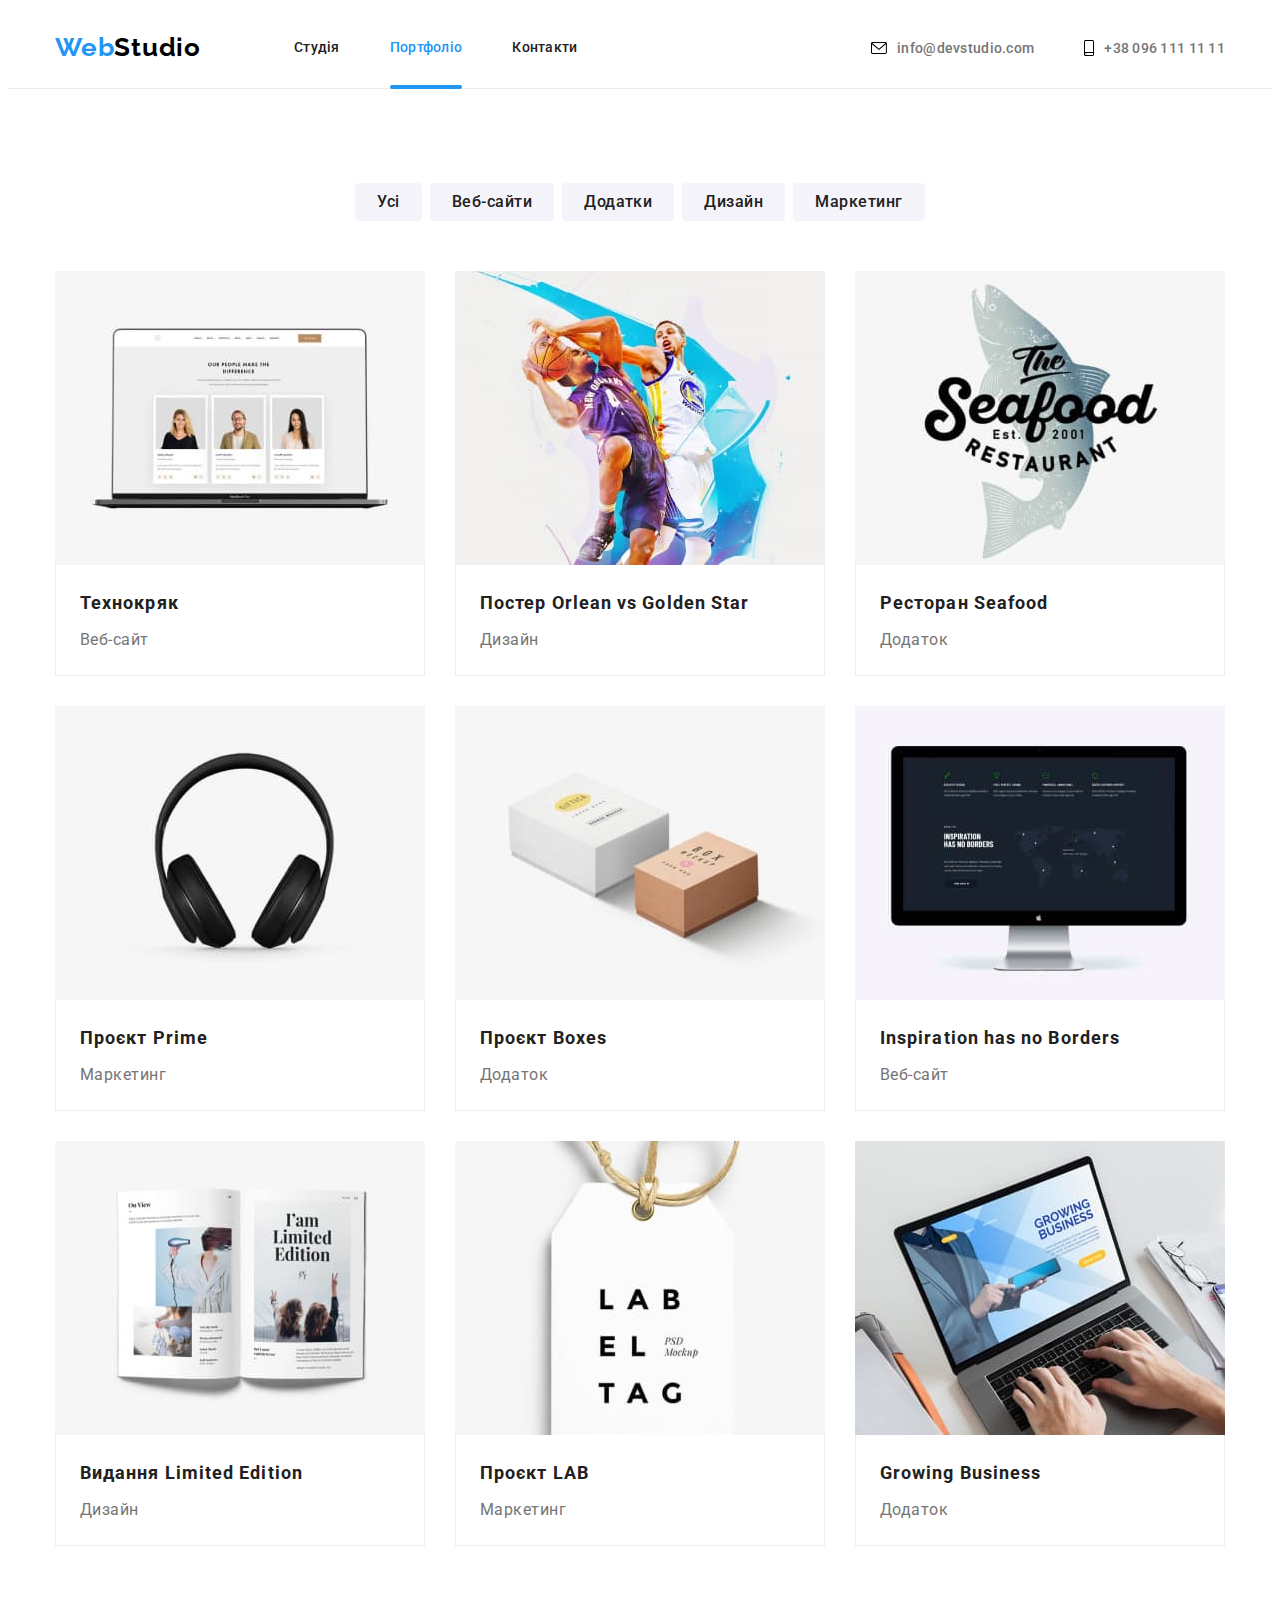
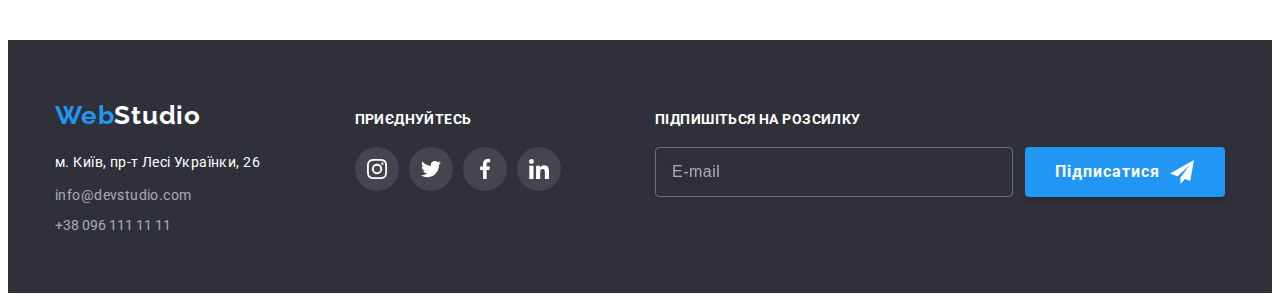
==== commit 9f608022: "end of hw8" ====
--- a/portfolio.html
+++ b/portfolio.html
@@ -27,7 +27,7 @@
           <a class="logo" href="./index.html"
             ><span class="logo--main">Web</span><span class="logo--dark">Studio</span></a
           >
-          
+
           <button type="button" class="nav_menu-open" data-menu-open>
             <svg class="nav_menu-open-icon" width="40" height="40">
               <use href="./images/icons.svg#icon-mob-menu"></use>
@@ -59,74 +59,80 @@
           </li>
         </ul>
       </div>
-      
+
       <div class="mob-menu is-hidden" data-menu>
         <div class="container">
           <button type="button" class="mob-menu__close" data-menu-close>
-          <svg class="mob-menu__close-icon" width="40" height="40">
-            <use href="./images/icons.svg#icon-close_40px"></use>
-          </svg>
-        </button>
-        <div class="mob-menu__wrap">
-          <div class="mob-menu__nav-wrap">
-            <ul class="mob-menu__main-list list">
-            <li class="mob-menu__main-item">
-              <a class="mob-menu__main-link link mob-current" href="./index.html">Студія</a>
-            </li>
-            <li class="mob-menu__main-item">
-              <a class="mob-menu__main-link link" href="./portfolio.html">Портфоліо</a>
-            </li>
-            <li class="mob-menu__main-item"><a class="mob-menu__main-link link" href="">Контакти</a></li>
-          </ul>
-          </div>
-          <div class="mob-menu__contact-wrap">
-            <ul class="mob-menu__contact-list list">
-              <li class="mob-menu__contact-item">
-              <a class="mob-menu__tel link" href="tel:+380961111111"> +38 096 111 11 11</a>
-            </li>
-            <li class="mob-menu__contact-item">
-              <a class="mob-menu__email link" href="mailto:info@devstudio.com">
-                info@devstudio.com</a>
-            </li>
-          </ul>
-          <ul class="mob-menu__soc-list list">
-            <li class="mob-menu__soc-item">
-              <a
-                href=""
-                target="_blank"
-                rel="noopener noreferrer nofollow"
-                class="mob-menu__soc-link link"
-              >Instagram</a>
-            </li>
-            <li class="mob-menu__soc-item">
-              <a
-                href=""
-                target="_blank"
-                rel="noopener noreferrer nofollow"
-                class="mob-menu__soc-link link"
-              >Twitter</a>
-            </li>
-            <li class="mob-menu__soc-item">
-              <a
-                href=""
-                target="_blank"
-                rel="noopener noreferrer nofollow"
-                class="mob-menu__soc-link link"
-              >Facebook</a>
-            </li>
-            <li class="mob-menu__soc-item">
-              <a
-                href=""
-                target="_blank"
-                rel="noopener noreferrer nofollow"
-                class="mob-menu__soc-link link"
-              >LinkedIn</a>
-            </li>
-          </ul>
+            <svg class="mob-menu__close-icon" width="40" height="40">
+              <use href="./images/icons.svg#icon-close_40px"></use>
+            </svg>
+          </button>
+          <div class="mob-menu__wrap">
+            <div class="mob-menu__nav-wrap">
+              <ul class="mob-menu__main-list list">
+                <li class="mob-menu__main-item">
+                  <a class="mob-menu__main-link link mob-current" href="./index.html">Студія</a>
+                </li>
+                <li class="mob-menu__main-item">
+                  <a class="mob-menu__main-link link" href="./portfolio.html">Портфоліо</a>
+                </li>
+                <li class="mob-menu__main-item">
+                  <a class="mob-menu__main-link link" href="">Контакти</a>
+                </li>
+              </ul>
+            </div>
+            <div class="mob-menu__contact-wrap">
+              <ul class="mob-menu__contact-list list">
+                <li class="mob-menu__contact-item">
+                  <a class="mob-menu__tel link" href="tel:+380961111111"> +38 096 111 11 11</a>
+                </li>
+                <li class="mob-menu__contact-item">
+                  <a class="mob-menu__email link" href="mailto:info@devstudio.com">
+                    info@devstudio.com</a
+                  >
+                </li>
+              </ul>
+              <ul class="mob-menu__soc-list list">
+                <li class="mob-menu__soc-item">
+                  <a
+                    href=""
+                    target="_blank"
+                    rel="noopener noreferrer nofollow"
+                    class="mob-menu__soc-link link"
+                    >Instagram</a
+                  >
+                </li>
+                <li class="mob-menu__soc-item">
+                  <a
+                    href=""
+                    target="_blank"
+                    rel="noopener noreferrer nofollow"
+                    class="mob-menu__soc-link link"
+                    >Twitter</a
+                  >
+                </li>
+                <li class="mob-menu__soc-item">
+                  <a
+                    href=""
+                    target="_blank"
+                    rel="noopener noreferrer nofollow"
+                    class="mob-menu__soc-link link"
+                    >Facebook</a
+                  >
+                </li>
+                <li class="mob-menu__soc-item">
+                  <a
+                    href=""
+                    target="_blank"
+                    rel="noopener noreferrer nofollow"
+                    class="mob-menu__soc-link link"
+                    >LinkedIn</a
+                  >
+                </li>
+              </ul>
+            </div>
           </div>
         </div>
-        </div>
-        
       </div>
     </header>
     <!-- Hero -->
@@ -154,11 +160,34 @@
                 class="content-link link"
               >
                 <div class="content-top-wrap">
-                  <img
-                    class="img"
-                    src="./images/portfolio/portfolio1x/technocrack@1x.jpg"
-                    alt="Веб-сайт Технокряк"
-                  />
+                  <picture>
+                    <source
+                      srcset="
+                        ./images/portfolio/portfolio1x/technocrack@1x.jpg 1x,
+                        ./images/portfolio/portfolio2x/technocrack@2x.jpg 2x
+                      "
+                      media="(min-width: 1200px)"
+                    />
+                    <source
+                      srcset="
+                        ./images/portfolio/portfolio1x/technocrack-tab@1x.jpg 1x,
+                        ./images/portfolio/portfolio2x/technocrack-tab@2x.jpg 2x
+                      "
+                      media="(min-width: 768px)"
+                    />
+                    <source
+                      srcset="
+                        ./images/portfolio/portfolio1x/technocrack-mob@1x.jpg 1x,
+                        ./images/portfolio/portfolio2x/technocrack-mob@2x.jpg 2x
+                      "
+                      media="(min-width: 320px)"
+                    />
+                    <img
+                      class="img"
+                      src="./images/portfolio/portfolio1x/technocrack@1x.jpg"
+                      alt="Веб-сайт Технокряк"
+                    />
+                  </picture>
                   <p class="content-top-text">
                     Ресурс пропонує комплексні пропозиції з різним рівнем функціоналу та сервісів.
                     Все це дозволить відвідувачу отримати вичерпні відомості про компанію чи
@@ -179,11 +208,34 @@
                 class="content-link link"
               >
                 <div class="content-top-wrap">
-                  <img
-                    class="img"
-                    src="./images/portfolio/portfolio1x/poster@1x.jpg"
-                    alt=" Дизайн постеру до баскетбольного матчу"
-                  />
+                  <picture>
+                    <source
+                      srcset="
+                        ./images/portfolio/portfolio1x/poster@1x.jpg 1x,
+                        ./images/portfolio/portfolio2x/poster@2x.jpg 2x
+                      "
+                      media="(min-width: 1200px)"
+                    />
+                    <source
+                      srcset="
+                        ./images/portfolio/portfolio1x/poster-tab@1x.jpg 1x,
+                        ./images/portfolio/portfolio2x/poster-tab@2x.jpg 2x
+                      "
+                      media="(min-width: 768px)"
+                    />
+                    <source
+                      srcset="
+                        ./images/portfolio/portfolio1x/poster-mob@1x.jpg 1x,
+                        ./images/portfolio/portfolio2x/poster-mob@2x.jpg 2x
+                      "
+                      media="(min-width: 320px)"
+                    />
+                    <img
+                      class="img"
+                      src="./images/portfolio/portfolio1x/poster@1x.jpg"
+                      alt=" Дизайн постеру до баскетбольного матчу"
+                    />
+                  </picture>
                   <p class="content-top-text">
                     Lorem ipsum dolor sit amet consectetur adipisicing elit. Quia minus vitae quasi
                     accusamus necessitatibus quo dignissimos nisi assumenda eos, dolores possimus
@@ -206,11 +258,35 @@
                 class="content-link link"
               >
                 <div class="content-top-wrap">
-                  <img
-                    class="img"
-                    src="./images/portfolio/portfolio1x/seafood@1x.jpg"
-                    alt="Додаток ресторану морської кухні"
-                  />
+                  <picture>
+                    <source
+                      srcset="
+                        ./images/portfolio/portfolio1x/seafood@1x.jpg 1x,
+                        ./images/portfolio/portfolio2x/seafood@2x.jpg 2x
+                      "
+                      media="(min-width: 1200px)"
+                    />
+                    <source
+                      srcset="
+                        ./images/portfolio/portfolio1x/seafood-tab@1x.jpg 1x,
+                        ./images/portfolio/portfolio2x/seafood-tab@2x.jpg 2x
+                      "
+                      media="(min-width: 768px)"
+                    />
+                    <source
+                      srcset="
+                        ./images/portfolio/portfolio1x/seafood-mob@1x.jpg 1x,
+                        ./images/portfolio/portfolio2x/seafood-mob@2x.jpg 2x
+                      "
+                      media="(min-width: 320px)"
+                    />
+                    <img
+                      class="img"
+                      src="./images/portfolio/portfolio1x/seafood@1x.jpg"
+                      alt="Додаток ресторану морської кухні"
+                    />
+                  </picture>
+
                   <p class="content-top-text">
                     Lorem ipsum dolor sit amet consectetur adipisicing elit. Earum tempore eius
                     corporis, eum vel aut voluptates, inventore sit ullam deserunt quidem pariatur
@@ -231,11 +307,35 @@
                 class="content-link link"
               >
                 <div class="content-top-wrap">
-                  <img
-                    class="img"
-                    src="./images/portfolio/portfolio1x/prime@1x.jpg"
-                    alt="Маркетинговий проект Прайм"
-                  />
+                  <picture>
+                    <source
+                      srcset="
+                        ./images/portfolio/portfolio1x/prime@1x.jpg 1x,
+                        ./images/portfolio/portfolio2x/prime@2x.jpg 2x
+                      "
+                      media="(min-width: 1200px)"
+                    />
+                    <source
+                      srcset="
+                        ./images/portfolio/portfolio1x/prime-tab@1x.jpg 1x,
+                        ./images/portfolio/portfolio2x/prime-tab@2x.jpg 2x
+                      "
+                      media="(min-width: 768px)"
+                    />
+                    <source
+                      srcset="
+                        ./images/portfolio/portfolio1x/prime-mob@1x.jpg 1x,
+                        ./images/portfolio/portfolio2x/prime-mob@2x.jpg 2x
+                      "
+                      media="(min-width: 320px)"
+                    />
+                    <img
+                      class="img"
+                      src="./images/portfolio/portfolio1x/prime@1x.jpg"
+                      alt="Маркетинговий проект Прайм"
+                    />
+                  </picture>
+
                   <p class="content-top-text">
                     Lorem ipsum dolor sit amet consectetur adipisicing elit. Eos mollitia nemo
                     recusandae aliquid pariatur provident distinctio. Cum repellat voluptatibus
@@ -256,11 +356,35 @@
                 class="content-link link"
               >
                 <div class="content-top-wrap">
-                  <img
-                    class="img"
-                    src="./images/portfolio/portfolio1x/boxes@1x.jpg"
-                    alt=" Додаток до проекту Boxes"
-                  />
+                  <picture>
+                    <source
+                      srcset="
+                        ./images/portfolio/portfolio1x/boxes@1x.jpg 1x,
+                        ./images/portfolio/portfolio2x/boxes@2x.jpg 2x
+                      "
+                      media="(min-width: 1200px)"
+                    />
+                    <source
+                      srcset="
+                        ./images/portfolio/portfolio1x/boxes-tab@1x.jpg 1x,
+                        ./images/portfolio/portfolio2x/boxes-tab@2x.jpg 2x
+                      "
+                      media="(min-width: 768px)"
+                    />
+                    <source
+                      srcset="
+                        ./images/portfolio/portfolio1x/boxes-mob@1x.jpg 1x,
+                        ./images/portfolio/portfolio2x/boxes-mob@2x.jpg 2x
+                      "
+                      media="(min-width: 320px)"
+                    />
+                    <img
+                      class="img"
+                      src="./images/portfolio/portfolio1x/boxes@1x.jpg"
+                      alt=" Додаток до проекту Boxes"
+                    />
+                  </picture>
+
                   <p class="content-top-text">
                     Lorem ipsum dolor sit amet consectetur adipisicing elit. Rem exercitationem,
                     necessitatibus autem aliquid perferendis commodi obcaecati vitae asperiores esse
@@ -281,11 +405,35 @@
                 class="content-link link"
               >
                 <div class="content-top-wrap">
-                  <img
-                    class="img"
-                    src="./images/portfolio/portfolio1x/no_borders@1x.jpg"
-                    alt="Веб-сайт Натхнення немає кордонів"
-                  />
+                  <picture>
+                    <source
+                      srcset="
+                        ./images/portfolio/portfolio1x/no_borders@1x.jpg 1x,
+                        ./images/portfolio/portfolio2x/no_borders@2x.jpg 2x
+                      "
+                      media="(min-width: 1200px)"
+                    />
+                    <source
+                      srcset="
+                        ./images/portfolio/portfolio1x/no_borders-tab@1x.jpg 1x,
+                        ./images/portfolio/portfolio2x/no_borders-tab@2x.jpg 2x
+                      "
+                      media="(min-width: 768px)"
+                    />
+                    <source
+                      srcset="
+                        ./images/portfolio/portfolio1x/no_borders-mob@1x.jpg 1x,
+                        ./images/portfolio/portfolio2x/no_borders-mob@2x.jpg 2x
+                      "
+                      media="(min-width: 320px)"
+                    />
+                    <img
+                      class="img"
+                      src="./images/portfolio/portfolio1x/no_borders@1x.jpg"
+                      alt="Веб-сайт Натхнення немає кордонів"
+                    />
+                  </picture>
+
                   <p class="content-top-text">
                     Lorem ipsum dolor sit amet, consectetur adipisicing elit. Quibusdam, officiis
                     nesciunt molestias necessitatibus soluta illo, natus ea quaerat magnam iusto
@@ -306,11 +454,35 @@
                 class="content-link link"
               >
                 <div class="content-top-wrap">
-                  <img
-                    class="img"
-                    src="./images/portfolio/portfolio1x/limited@1x.jpg"
-                    alt="Дизайн видання Limited Edition"
-                  />
+                  <picture>
+                    <source
+                      srcset="
+                        ./images/portfolio/portfolio1x/limited@1x.jpg 1x,
+                        ./images/portfolio/portfolio2x/limited@2x.jpg 2x
+                      "
+                      media="(min-width: 1200px)"
+                    />
+                    <source
+                      srcset="
+                        ./images/portfolio/portfolio1x/limited-tab@1x.jpg 1x,
+                        ./images/portfolio/portfolio2x/limited-tab@2x.jpg 2x
+                      "
+                      media="(min-width: 768px)"
+                    />
+                    <source
+                      srcset="
+                        ./images/portfolio/portfolio1x/limited-mob@1x.jpg 1x,
+                        ./images/portfolio/portfolio2x/limited-mob@2x.jpg 2x
+                      "
+                      media="(min-width: 320px)"
+                    />
+                    <img
+                      class="img"
+                      src="./images/portfolio/portfolio1x/limited@1x.jpg"
+                      alt="Дизайн видання Limited Edition"
+                    />
+                  </picture>
+
                   <p class="content-top-text">
                     Lorem ipsum dolor sit amet consectetur adipisicing elit. Ipsum ratione quia
                     numquam eos error labore eum culpa magnam tenetur reiciendis veritatis atque
@@ -331,11 +503,35 @@
                 class="content-link link"
               >
                 <div class="content-top-wrap">
-                  <img
-                    class="img"
-                    src="./images/portfolio/portfolio1x/lab@1x.jpg"
-                    alt="Проект Label Tag"
-                  />
+                  <picture>
+                    <source
+                      srcset="
+                        ./images/portfolio/portfolio1x/lab@1x.jpg 1x,
+                        ./images/portfolio/portfolio2x/lab@2x.jpg 2x
+                      "
+                      media="(min-width: 1200px)"
+                    />
+                    <source
+                      srcset="
+                        ./images/portfolio/portfolio1x/lab-tab@1x.jpg 1x,
+                        ./images/portfolio/portfolio2x/lab-tab@2x.jpg 2x
+                      "
+                      media="(min-width: 768px)"
+                    />
+                    <source
+                      srcset="
+                        ./images/portfolio/portfolio1x/lab-mob@1x.jpg 1x,
+                        ./images/portfolio/portfolio2x/lab-mob@2x.jpg 2x
+                      "
+                      media="(min-width: 320px)"
+                    />
+                    <img
+                      class="img"
+                      src="./images/portfolio/portfolio1x/lab@1x.jpg"
+                      alt="Проект Label Tag"
+                    />
+                  </picture>
+
                   <p class="content-top-text">
                     Lorem ipsum dolor sit, amet consectetur adipisicing elit. Ullam eaque a quasi
                     ducimus, repellendus adipisci aliquam distinctio ut itaque, quo impedit
@@ -356,11 +552,35 @@
                 class="content-link link"
               >
                 <div class="content-top-wrap">
-                  <img
-                    class="img"
-                    src="./images/portfolio/portfolio1x/growing_business@1x.jpg"
-                    alt="Додаток для просування бізнесу"
-                  />
+                  <picture>
+                    <source
+                      srcset="
+                        ./images/portfolio/portfolio1x/growing_business@1x.jpg 1x,
+                        ./images/portfolio/portfolio2x/growing_business@2x.jpg 2x
+                      "
+                      media="(min-width: 1200px)"
+                    />
+                    <source
+                      srcset="
+                        ./images/portfolio/portfolio1x/growing_business-tab@1x.jpg 1x,
+                        ./images/portfolio/portfolio2x/growing_business-tab@2x.jpg 2x
+                      "
+                      media="(min-width: 768px)"
+                    />
+                    <source
+                      srcset="
+                        ./images/portfolio/portfolio1x/growing_business-mob@1x.jpg 1x,
+                        ./images/portfolio/portfolio2x/growing_business-mob@2x.jpg 2x
+                      "
+                      media="(min-width: 320px)"
+                    />
+                    <img
+                      class="img"
+                      src="./images/portfolio/portfolio1x/growing_business@1x.jpg"
+                      alt="Додаток для просування бізнесу"
+                    />
+                  </picture>
+
                   <p class="content-top-text">
                     Lorem ipsum dolor sit amet consectetur adipisicing elit. Fuga sit cumque amet
                     inventore, aspernatur mollitia soluta unde obcaecati nesciunt qui debitis,
--- a/css/main.min.css
+++ b/css/main.min.css
@@ -1 +1 @@
-:root{--primary-text-color: #757575;--title-text-color: #212121;--accent-color: #2196f3;--btn-color: #2196f3;--white-color: #ffffff;--transition: 250ms cubic-bezier(0.4, 0, 0.2, 1)}.visually-hidden{position:absolute;width:1px;height:1px;margin:-1px;border:0;padding:0;white-space:nowrap;-webkit-clip-path:inset(100%);clip-path:inset(100%);clip:rect(0 0 0 0);overflow:hidden}body{font-family:"Roboto",sans-serif;color:var(--primary-text-color);background-color:var(--white-color);font-size:14px}.container{width:100%;padding-left:15px;padding-right:15px;margin:0 auto}@media screen and (min-width: 480px){.container{max-width:480px}}@media screen and (min-width: 768px){.container{max-width:768px}}@media screen and (min-width: 1200px){.container{max-width:1200px}}.section{padding-top:60px;padding-bottom:60px}@media screen and (min-width: 1200px){.section{padding-top:94px;padding-bottom:94px}}.is-hidden{opacity:0;visibility:hidden;pointer-events:none}html{box-sizing:border-box}*,*::before,*::after{box-sizing:inherit}p,h1,h2,h3,h4,h5,h6{margin:0}ul{margin:0;padding-left:0}button{cursor:pointer}img{display:block;max-width:100%;height:auto;width:100%}.list{list-style:none}.link{text-decoration:none}.contacts{font-style:normal}.button{font-family:inherit;color:var(--white-color);background-color:var(--btn-color);font-weight:700;font-size:16px;line-height:1.88;display:flex;align-items:center;text-align:center;letter-spacing:.06em;border:2px solid var(--btn-color);box-shadow:0px 4px 4px rgba(0,0,0,.15);border-radius:4px;margin:0 auto;padding:10px 32px;transition:background-color var(--transition),box-shadow var(--transition)}.button:hover,.button:focus{background-color:#188ce8;border:2px solid #188ce8;box-shadow:0px 4px 4px rgba(0,0,0,.15);border-radius:4px;cursor:pointer}.logo{display:block;text-align:center;font-family:"Raleway";font-weight:700;font-size:24px;line-height:1.1666666667;letter-spacing:.03em;text-decoration:none}@media screen and (min-width: 1200px){.logo{display:inline;font-size:26px;line-height:1.1923076923}}.logo--main{color:var(--accent-color)}.logo--dark{color:#000}.logo--light{color:var(--white-color);margin-bottom:20px;display:inline-block}.current{position:relative}.current::after{display:block;position:absolute;content:"";width:100%;height:4px;background-color:var(--accent-color);border-radius:2px;bottom:-1px}.mob-current{color:var(--accent-color)}.main-list{display:flex;flex-wrap:wrap;gap:30px}.backdrop{width:100%;height:100%;background-color:rgba(0,0,0,.2);position:fixed;top:0;transition:opacity 250ms linear,visibility 250ms linear}.modal{position:absolute;top:50%;left:50%;padding:40px;transform:translate(-50%, -50%) scaley(1);transition:transform 250ms linear;background-color:var(--white-color);box-shadow:0px 1px 3px rgba(0,0,0,.12),0px 1px 1px rgba(0,0,0,.14),0px 2px 1px rgba(0,0,0,.2);border-radius:4px}@media screen and (min-width: 480px){.modal{width:450px;min-height:609px}}@media screen and (min-width: 1200px){.modal{width:528px;min-height:581px}}.backdrop.is-hidden .modal{transform:translate(-50%, -50%) scaley(0)}.modal-close{position:absolute;right:8px;top:8px;width:30px;height:30px;background-color:rgba(0,0,0,0);border:1px solid rgba(0,0,0,.1);border-radius:50%;display:flex;align-items:center;justify-content:center;transition:fill var(--transition)}.modal-close:hover .modal-close-icon,.modal-close:focus .modal-close-icon{fill:var(--accent-color)}.modal-title{font-weight:700;font-size:20px;line-height:1.5;text-align:center;letter-spacing:.03em;color:var(--title-text-color);margin-bottom:12px}@media screen and (min-width: 1200px){.modal-title{line-height:1.15}}.input-wrap{position:relative}.modal-field{margin-bottom:10px}.input-label{font-size:12px;line-height:1.1666666667;letter-spacing:.01em;display:block;margin-bottom:4px}.modal-input-icon{position:absolute;left:12px;top:50%;transform:translateY(-50%)}.modal-input{width:100%;height:40px;border:1px solid rgba(33,33,33,.2);border-radius:4px;padding-left:42px;outline:rgba(0,0,0,0)}.modal-input:focus{border-color:var(--accent-color);cursor:pointer}.modal-input::-moz-placeholder{font-size:14px;line-height:1.1428571429;letter-spacing:.01em;color:rgba(117,117,117,.5)}.modal-input:-ms-input-placeholder{font-size:14px;line-height:1.1428571429;letter-spacing:.01em;color:rgba(117,117,117,.5)}.modal-input::placeholder{font-size:14px;line-height:1.1428571429;letter-spacing:.01em;color:rgba(117,117,117,.5)}@media screen and (min-width: 1200px){.modal-input::-moz-placeholder{font-size:12px;line-height:1.17}.modal-input:-ms-input-placeholder{font-size:12px;line-height:1.17}.modal-input::placeholder{font-size:12px;line-height:1.17}}.modal-input:focus+.modal-input-icon{fill:var(--accent-color)}.comment{display:block;width:100%;padding:12px 16px;height:120px;resize:none}.text-area{margin-bottom:20px}.btn-submit{width:200px;height:50px;padding:10px 52px}.license-field{margin-bottom:30px;display:flex;justify-content:center}.modal-license-text{font-size:12px;line-height:1.1666666667;letter-spacing:.03em;display:flex;align-items:center;position:relative}@media screen and (min-width: 1200px){.modal-license-text{line-height:1.7142857143}}.modal-license-text span{width:16px;height:15px;border:2px solid var(--title-text-color);border-radius:2px;margin-right:5px;display:flex;align-items:center;justify-content:center;fill:rgba(0,0,0,0)}.input-check:checked+.modal-license-text span{background-color:var(--accent-color);border-color:rgba(0,0,0,0);fill:#fff}.input-check:focus+.modal-license-text span{border-color:var(--accent-color)}.license-link{display:inline-block;-webkit-text-decoration-line:underline;text-decoration-line:underline;color:var(--accent-color)}.section-title{font-family:"Roboto";font-style:normal;font-weight:700;font-size:28px;line-height:1.1785714286;text-align:center;letter-spacing:.03em;color:var(--title-text-color);margin-bottom:30px}@media screen and (min-width: 1200px){.section-title{font-size:36px;line-height:1.1666666667;margin-bottom:50px}}.header{background-color:var(--white-color);border-bottom:1px solid #ececec}.nav{align-items:center}@media screen and (min-width: 768px){.nav{display:flex;justify-content:space-between}}.nav__menu{display:flex;align-items:center;justify-content:space-between}.nav__menu>.logo{display:block;padding:16px 0}@media screen and (min-width: 768px){.nav__menu>.logo{margin-right:87px;padding:26px 0}}@media screen and (min-width: 1200px){.nav__menu>.logo{margin-right:93px;padding:24px 0}}.nav_menu-open{background-color:rgba(0,0,0,0);border:none;padding:0}@media screen and (min-width: 768px){.nav_menu-open{display:none}}.nav_menu-open-icon{display:block}.nav__main-list{display:none}@media screen and (min-width: 768px){.nav__main-list{display:flex;gap:50px}}.nav__main-list .nav__main-link.current{color:var(--accent-color)}.nav__main-link{color:var(--title-text-color);font-weight:500;line-height:1.14;letter-spacing:.02em;display:block;padding:32px 0;transition:color var(--transition)}.nav__main-link:hover,.nav__main-link:focus{color:var(--accent-color)}.nav__contact-list{display:none}@media screen and (min-width: 768px){.nav__contact-list{display:block}}@media screen and (min-width: 1200px){.nav__contact-list{display:flex;gap:50px;margin-left:auto}}.nav__contact-link{padding:5px 0;font-weight:500;font-size:12px;line-height:1.1666666667;letter-spacing:.02em;color:var(--primary-text-color);display:flex;align-items:center;gap:8px;transition:color var(--transition)}@media screen and (min-width: 1200px){.nav__contact-link{padding:32px 0;font-size:14px;line-height:1.1428571429;gap:10px}}.nav__contact-link:hover,.nav__contact-link:focus{color:var(--accent-color)}.nav__contact-icon1{fill:currentColor}@media screen and (min-width: 1200px){.nav__contact-icon1{width:16px;height:12px}}.nav__contact-icon2{fill:currentColor}@media screen and (min-width: 1200px){.nav__contact-icon2{width:10px;height:16px}}.mob-menu{display:flex;flex-direction:column;width:100vw;height:100vh;top:0;position:fixed;background-color:var(--white-color);z-index:1;padding-top:48px;padding-bottom:48px;transform:translateX(0);transition:.45s}.mob-menu>.container{height:100%}.is-hidden .mob-menu{transform:translateX(100%);transition:.45s}.mob-menu__close{position:absolute;top:10px;right:15px;background-color:rgba(0,0,0,0);border:none}.mob-menu__close:hover .mob-menu__close-icon,.mob-menu__close:focus .mob-menu__close-icon{fill:var(--accent-color)}.mob-menu__close-icon{display:block}.mob-menu__wrap{padding-left:25px;height:inherit;display:flex;flex-direction:column;justify-content:space-between;overflow:auto}.mob-menu__main-list{display:flex;flex-direction:column;gap:32px;margin-bottom:32px}.mob-menu__main-link{font-weight:500;font-size:40px;line-height:1.175;letter-spacing:.02em;color:var(--title-text-color)}.mob-menu__main-link:hover,.mob-menu__main-link:focus{color:var(--accent-color)}.mob-menu__contact-list{margin-bottom:64px}.mob-menu__tel{display:block;font-weight:500;font-size:34px;line-height:1.1764705882;letter-spacing:.02em;color:var(--accent-color);margin-bottom:32px}.mob-menu__email{font-weight:500;font-size:24px;line-height:1.1666666667;letter-spacing:.02em;color:var(--primary-text-color)}.mob-menu__soc-list{display:flex;flex-wrap:wrap;gap:10px}.mob-menu__soc-item:not(:last-child){padding-right:10px;border-right:1px solid rgba(33,33,33,.2)}.mob-menu__soc-link{font-weight:500;font-size:18px;line-height:1.2222222222;letter-spacing:.02em;color:var(--accent-color)}.hero{background:#2f303a;padding-top:118px;padding-bottom:118px;background-image:linear-gradient(rgba(47, 48, 58, 0.4), rgba(47, 48, 58, 0.4)),url(../images/hero/hero1x/hero-bg@1x.jpg);background-repeat:no-repeat;background-position:center;background-size:cover;margin:0 auto}@media screen and (min-width: 1200px){.hero{padding-top:200px;padding-bottom:200px;max-width:1600px}}.hero-title{font-weight:900;font-size:26px;line-height:1.6153846154;text-align:center;letter-spacing:.06em;text-transform:uppercase;color:var(--white-color);display:block;margin:0 auto;margin-bottom:30px}@media screen and (min-width: 768px){.hero-title{width:360px}}@media screen and (min-width: 1200px){.hero-title{font-size:44px;line-height:1.3636363636;width:696px}}.cards__title{font-size:14px;line-height:1.14;letter-spacing:.03em;text-align:center;text-transform:uppercase;color:var(--title-text-color);margin-bottom:10px}@media screen and (min-width: 768px){.cards__title{text-align:left}}.cards__list{display:flex;flex-wrap:wrap;gap:30px}@media screen and (min-width: 768px){.cards__item{width:calc((100% - 30px)/2)}}@media screen and (min-width: 1200px){.cards__item{width:calc((100% - 90px)/4)}}.cards__text{line-height:1.71;letter-spacing:.03em}.cards__icon-container{height:120px;margin-bottom:30px;display:flex;align-items:center;justify-content:center;background:#f5f4fa;border-radius:4px}.preview{padding-top:0;display:none}@media screen and (min-width: 1200px){.preview{display:flex}}.preview-item{width:calc((100% - 60px)/3)}.preview-top-wrap{position:relative}.preview-wrap{width:100%;min-height:70px;position:absolute;bottom:0;background-color:rgba(47,48,58,.8)}.preview-text{padding-top:27px;padding-bottom:27px;font-weight:700;font-size:14px;line-height:1.14;text-align:center;letter-spacing:.03em;text-transform:uppercase;color:var(--white-color)}.team{background-color:#f5f4fa}.team-title{font-weight:500;font-size:16px;line-height:1.18;text-align:center;letter-spacing:.03em;color:var(--title-text-color);margin-bottom:10px}.team-wrap{padding-top:30px;padding-bottom:24px}@media screen and (min-width: 1200px){.team-wrap{padding-bottom:30px}}.team-item{width:100%;background:var(--white-color);box-shadow:0px 1px 3px rgba(0,0,0,.12),0px 1px 1px rgba(0,0,0,.14),0px 2px 1px rgba(0,0,0,.2);border-radius:0px 0px 4px 4px}@media screen and (min-width: 768px){.team-item{width:calc((100% - 30px)/2)}}@media screen and (min-width: 1200px){.team-item{width:calc((100% - 90px)/4)}}.team-text{font-size:16px;line-height:1.18;text-align:center;letter-spacing:.03em;margin-bottom:16px}.team-soc-list{display:flex;justify-content:center;gap:10px}.team-soc-item{width:44px;height:44px}.team-soc-link{width:100%;height:100%;border-radius:50%;display:flex;justify-content:center;align-items:center;transition:background-color var(--transition)}.team-soc-link:hover,.team-soc-link:focus{background-color:var(--accent-color)}.team-soc-icon{fill:#afb1b8;transition:fill var(--transition)}.team-soc-link:hover .team-soc-icon,.team-soc-link:focus .team-soc-icon{fill:var(--white-color)}.clients-list{display:flex;flex-wrap:wrap;gap:30px}.clients-item{width:calc((100% - 30px)/2);height:92px}@media screen and (min-width: 768px){.clients-item{width:calc((100% - 60px)/3)}}@media screen and (min-width: 1200px){.clients-item{width:calc((100% - 150px)/6)}}.client-link{width:100%;height:100%;border:1px solid #afb1b8;border-radius:4px;display:flex;justify-content:center;align-items:center;transition:border-color var(--transition)}.client-link:hover,.client-link:focus{border-color:var(--accent-color)}.clients-icon{fill:#afb1b8;transition:fill var(--transition)}.client-link:hover .clients-icon,.client-link:focus .clients-icon{fill:var(--accent-color)}.footer{display:flex;flex-wrap:wrap;background-color:#2f303a;padding-top:60px;padding-bottom:60px}.footer_menu{display:flex;flex-wrap:wrap;justify-content:center;gap:60px}@media screen and (min-width: 768px){.footer_menu{justify-content:space-around}}@media screen and (min-width: 1200px){.footer_menu{align-items:baseline;justify-content:space-between}}.contacts{text-align:center}@media screen and (min-width: 1200px){.contacts{text-align:left}}.contacts-item:not(:last-child){line-height:1.71;letter-spacing:.03em;margin-bottom:9px}.contacts-content{color:var(--white-color)}.contacts-link{color:rgba(255,255,255,.6);transition:color var(--transition)}.contacts-link:hover,.contacts-link:focus{color:var(--accent-color)}.footer__title{font-size:14px;line-height:1.1428571429;letter-spacing:.03em;text-transform:uppercase;color:var(--white-color);margin-bottom:20px;text-align:center}@media screen and (min-width: 1200px){.footer__title{text-align:left}}.soc__list{display:flex;gap:10px}.soc__item{width:44px;height:44px}.soc__link{width:100%;height:100%;border-radius:50%;display:flex;justify-content:center;align-items:center;background-color:rgba(255,255,255,.1);transition:background-color var(--transition)}.soc__link:hover,.soc__link:focus{background-color:var(--accent-color)}.soc__icon{fill:var(--white-color)}.email{display:flex;flex-wrap:wrap;gap:12px}.email__input{width:100%;height:50px;padding:15px 16px;font-size:16px;line-height:1.25;letter-spacing:.03em;color:var(--white-color);border:1px solid rgba(255,255,255,.3);filter:drop-shadow(0px 4px 4px rgba(0, 0, 0, 0.15));border-radius:4px;background-color:rgba(0,0,0,0)}.email__input::-moz-placeholder{font-size:16px;line-height:1.25;letter-spacing:.03em;color:rgba(255,255,255,.6)}.email__input:-ms-input-placeholder{font-size:16px;line-height:1.25;letter-spacing:.03em;color:rgba(255,255,255,.6)}.email__input::placeholder{font-size:16px;line-height:1.25;letter-spacing:.03em;color:rgba(255,255,255,.6)}@media screen and (min-width: 1200px){.email__input{width:358px}}.email__btn{width:200px;height:50px;padding:10px 28px;gap:10px}.email__icon{fill:var(--white-color)}.filters-list{margin-bottom:50px;display:flex;gap:8px;justify-content:center}.filters-btn{font-family:inherit;font-weight:500;font-size:16px;line-height:1.62;text-align:center;letter-spacing:.03em;color:var(--title-text-color);background:#f5f4fa;border:none;border-radius:4px;padding:6px 22px;transition:color var(--transition),background-color var(--transition),box-shadow var(--transition)}.filters-btn:hover,.filters-btn:focus,.filters-btn:root{color:var(--white-color);background-color:var(--accent-color);box-shadow:0px 3px 1px rgba(0,0,0,.1),0px 1px 2px rgba(0,0,0,.08),0px 2px 2px rgba(0,0,0,.12)}.content-item{background:var(--white-color);width:calc((100% - 60px)/3)}.content-list{display:flex;flex-wrap:wrap;gap:30px}.content-link{display:block;position:relative;transition:box-shadow var(--transition)}.content-link:hover,.content-link:focus{box-shadow:0px 1px 1px rgba(0,0,0,.12),0px 4px 4px rgba(0,0,0,.06),1px 4px 6px rgba(0,0,0,.16)}.content-title{font-size:18px;line-height:2;letter-spacing:.06em;color:var(--title-text-color);margin-bottom:4px}.content-top-wrap{position:relative;overflow:hidden}.content-top-text{position:absolute;top:0;transform:translateY(100%);overflow:auto;display:flex;align-items:center;height:100%;background-color:rgba(33,150,243,.9);padding-left:24px;padding-right:24px;font-size:18px;line-height:1.56;letter-spacing:.03em;color:var(--white-color);transition:transform var(--transition)}.content-link:hover .content-top-text,.content-link:focus .content-top-text{transform:translateY(0)}.content-wrap{padding:20px 24px;border-bottom:1px solid #eee;border-left:1px solid #eee;border-right:1px solid #eee}.content-text{font-size:16px;line-height:1.87;letter-spacing:.03em;color:var(--primary-text-color)}/*# sourceMappingURL=main.min.css.map */+:root{--primary-text-color: #757575;--title-text-color: #212121;--accent-color: #2196f3;--btn-color: #2196f3;--white-color: #ffffff;--transition: 250ms cubic-bezier(0.4, 0, 0.2, 1);--bg-gradient: linear-gradient(rgba(47, 48, 58, 0.4), rgba(47, 48, 58, 0.4)) }.visually-hidden{position:absolute;width:1px;height:1px;margin:-1px;border:0;padding:0;white-space:nowrap;-webkit-clip-path:inset(100%);clip-path:inset(100%);clip:rect(0 0 0 0);overflow:hidden}.no-scroll{overflow:hidden}body{font-family:"Roboto",sans-serif;color:var(--primary-text-color);background-color:var(--white-color);font-size:14px}.container{width:100%;padding-left:15px;padding-right:15px;margin:0 auto}@media screen and (min-width: 480px){.container{max-width:480px}}@media screen and (min-width: 768px){.container{max-width:768px}}@media screen and (min-width: 1200px){.container{max-width:1200px}}.section{padding-top:60px;padding-bottom:60px}@media screen and (min-width: 1200px){.section{padding-top:94px;padding-bottom:94px}}.is-hidden{opacity:0;visibility:hidden;pointer-events:none}html{box-sizing:border-box}*,*::before,*::after{box-sizing:inherit}p,h1,h2,h3,h4,h5,h6{margin:0}ul{margin:0;padding-left:0}button{cursor:pointer}img{display:block;max-width:100%;height:auto;width:100%}.list{list-style:none}.link{text-decoration:none}.contacts{font-style:normal}.button{font-family:inherit;color:var(--white-color);background-color:var(--btn-color);font-weight:700;font-size:16px;line-height:1.88;display:flex;align-items:center;text-align:center;letter-spacing:.06em;border:2px solid var(--btn-color);box-shadow:0px 4px 4px rgba(0,0,0,.15);border-radius:4px;margin:0 auto;padding:10px 32px;transition:background-color var(--transition),box-shadow var(--transition)}.button:hover,.button:focus{background-color:#188ce8;border:2px solid #188ce8;box-shadow:0px 4px 4px rgba(0,0,0,.15);border-radius:4px;cursor:pointer}.logo{display:block;text-align:center;font-family:"Raleway";font-weight:700;font-size:24px;line-height:1.1666666667;letter-spacing:.03em;text-decoration:none}@media screen and (min-width: 1200px){.logo{display:inline;font-size:26px;line-height:1.1923076923}}.logo--main{color:var(--accent-color)}.logo--dark{color:#000}.logo--light{color:var(--white-color);margin-bottom:20px;display:inline-block}.current{position:relative}.current::after{display:block;position:absolute;content:"";width:100%;height:4px;background-color:var(--accent-color);border-radius:2px;bottom:-1px}.main-list{display:flex;flex-wrap:wrap;gap:30px}.backdrop{width:100%;height:100%;background-color:rgba(0,0,0,.2);position:fixed;top:0;transition:opacity 250ms linear,visibility 250ms linear}.modal{position:absolute;top:50%;left:50%;padding:40px;transform:translate(-50%, -50%) scaley(1);transition:transform 250ms linear;background-color:var(--white-color);box-shadow:0px 1px 3px rgba(0,0,0,.12),0px 1px 1px rgba(0,0,0,.14),0px 2px 1px rgba(0,0,0,.2);border-radius:4px}@media screen and (min-width: 480px){.modal{width:450px;min-height:609px}}@media screen and (min-width: 1200px){.modal{width:528px;min-height:581px}}.backdrop.is-hidden .modal{transform:translate(-50%, -50%) scaley(0)}.modal-close{position:absolute;right:8px;top:8px;width:30px;height:30px;background-color:rgba(0,0,0,0);border:1px solid rgba(0,0,0,.1);border-radius:50%;display:flex;align-items:center;justify-content:center;transition:fill var(--transition)}.modal-close:hover .modal-close-icon,.modal-close:focus .modal-close-icon{fill:var(--accent-color)}.modal-title{font-weight:700;font-size:20px;line-height:1.5;text-align:center;letter-spacing:.03em;color:var(--title-text-color);margin-bottom:12px}@media screen and (min-width: 1200px){.modal-title{line-height:1.15}}.input-wrap{position:relative}.modal-field{margin-bottom:10px}.input-label{font-size:12px;line-height:1.1666666667;letter-spacing:.01em;display:block;margin-bottom:4px}.modal-input-icon{position:absolute;left:12px;top:50%;transform:translateY(-50%)}.modal-input{width:100%;height:40px;border:1px solid rgba(33,33,33,.2);border-radius:4px;padding-left:42px;outline:rgba(0,0,0,0)}.modal-input:focus{border-color:var(--accent-color);cursor:pointer}.modal-input::-moz-placeholder{font-size:14px;line-height:1.1428571429;letter-spacing:.01em;color:rgba(117,117,117,.5)}.modal-input:-ms-input-placeholder{font-size:14px;line-height:1.1428571429;letter-spacing:.01em;color:rgba(117,117,117,.5)}.modal-input::placeholder{font-size:14px;line-height:1.1428571429;letter-spacing:.01em;color:rgba(117,117,117,.5)}@media screen and (min-width: 1200px){.modal-input::-moz-placeholder{font-size:12px;line-height:1.17}.modal-input:-ms-input-placeholder{font-size:12px;line-height:1.17}.modal-input::placeholder{font-size:12px;line-height:1.17}}.modal-input:focus+.modal-input-icon{fill:var(--accent-color)}.comment{display:block;width:100%;padding:12px 16px;height:120px;resize:none}.text-area{margin-bottom:20px}.btn-submit{width:200px;height:50px;padding:10px 52px}.license-field{margin-bottom:30px;display:flex;justify-content:center}.modal-license-text{font-size:12px;line-height:1.1666666667;letter-spacing:.03em;display:flex;align-items:center;position:relative}@media screen and (min-width: 1200px){.modal-license-text{line-height:1.7142857143}}.modal-license-text span{width:16px;height:15px;border:2px solid var(--title-text-color);border-radius:2px;margin-right:5px;display:flex;align-items:center;justify-content:center;fill:rgba(0,0,0,0)}.input-check:checked+.modal-license-text span{background-color:var(--accent-color);border-color:rgba(0,0,0,0);fill:#fff}.input-check:focus+.modal-license-text span{border-color:var(--accent-color)}.license-link{display:inline-block;-webkit-text-decoration-line:underline;text-decoration-line:underline;color:var(--accent-color)}.section-title{font-family:"Roboto";font-style:normal;font-weight:700;font-size:28px;line-height:1.1785714286;text-align:center;letter-spacing:.03em;color:var(--title-text-color);margin-bottom:30px}@media screen and (min-width: 1200px){.section-title{font-size:36px;line-height:1.1666666667;margin-bottom:50px}}.header{background-color:var(--white-color);border-bottom:1px solid #ececec}.nav{align-items:center}@media screen and (min-width: 768px){.nav{display:flex;justify-content:space-between}}.nav__menu{display:flex;align-items:center;justify-content:space-between}.nav__menu>.logo{display:block;padding:16px 0}@media screen and (min-width: 768px){.nav__menu>.logo{margin-right:87px;padding:26px 0}}@media screen and (min-width: 1200px){.nav__menu>.logo{margin-right:93px;padding:24px 0}}.nav_menu-open{background-color:rgba(0,0,0,0);border:none;padding:0}@media screen and (min-width: 768px){.nav_menu-open{display:none}}.nav_menu-open-icon{display:block}.nav__main-list{display:none}@media screen and (min-width: 768px){.nav__main-list{display:flex;gap:50px}}.nav__main-list .nav__main-link.current{color:var(--accent-color)}.nav__main-link{color:var(--title-text-color);font-weight:500;line-height:1.14;letter-spacing:.02em;display:block;padding:32px 0;transition:color var(--transition)}.nav__main-link:hover,.nav__main-link:focus{color:var(--accent-color)}.nav__contact-list{display:none}@media screen and (min-width: 768px){.nav__contact-list{display:block}}@media screen and (min-width: 1200px){.nav__contact-list{display:flex;gap:50px;margin-left:auto}}.nav__contact-link{padding:5px 0;font-weight:500;font-size:12px;line-height:1.1666666667;letter-spacing:.02em;color:var(--primary-text-color);display:flex;align-items:center;gap:8px;transition:color var(--transition)}@media screen and (min-width: 1200px){.nav__contact-link{padding:32px 0;font-size:14px;line-height:1.1428571429;gap:10px}}.nav__contact-link:hover,.nav__contact-link:focus{color:var(--accent-color)}.nav__contact-icon1{fill:currentColor}@media screen and (min-width: 1200px){.nav__contact-icon1{width:16px;height:12px}}.nav__contact-icon2{fill:currentColor}@media screen and (min-width: 1200px){.nav__contact-icon2{width:10px;height:16px}}.mob-menu{display:flex;flex-direction:column;width:100vw;height:100vh;top:0;position:fixed;background-color:var(--white-color);z-index:1;padding-top:48px;padding-bottom:48px;transform:translateX(0);transition:.45s}.mob-menu>.container{height:100%}.is-hidden .mob-menu{transform:translateX(100%);transition:.45s}.mob-menu__close{position:absolute;top:10px;right:15px;background-color:rgba(0,0,0,0);border:none}.mob-menu__close:hover .mob-menu__close-icon,.mob-menu__close:focus .mob-menu__close-icon{fill:var(--accent-color)}.mob-menu__close-icon{display:block}.mob-menu__wrap{padding-left:25px;height:inherit;display:flex;flex-direction:column;justify-content:space-between;overflow:auto}.mob-menu__main-list{display:flex;flex-direction:column;gap:32px;margin-bottom:32px}.mob-menu__main-link{font-weight:500;font-size:40px;line-height:1.175;letter-spacing:.02em;color:var(--title-text-color)}.mob-menu__main-link:hover,.mob-menu__main-link:focus{color:var(--accent-color)}.mob-menu__contact-list{margin-bottom:64px}.mob-menu__tel{display:block;font-weight:500;font-size:34px;line-height:1.1764705882;letter-spacing:.02em;color:var(--accent-color);margin-bottom:32px}.mob-menu__email{font-weight:500;font-size:24px;line-height:1.1666666667;letter-spacing:.02em;color:var(--primary-text-color)}.mob-menu__soc-list{display:flex;flex-wrap:wrap;gap:10px}.mob-menu__soc-item:not(:last-child){padding-right:10px;border-right:1px solid rgba(33,33,33,.2)}.mob-menu__soc-link{font-weight:500;font-size:18px;line-height:1.2222222222;letter-spacing:.02em;color:var(--accent-color)}.hero{background:#2f303a;padding-top:118px;padding-bottom:118px;background-image:var(--bg-gradient),url(../images/hero/hero1x/hero-bg-mob@1x.jpg);background-repeat:no-repeat;background-position:center;background-size:cover;margin:0 auto}@media(min-device-pixel-ratio: 2),(-webkit-min-device-pixel-ratio: 2),(min-resolution: 192dpi),(min-resolution: 2dppx){.hero{background-image:var(--bg-gradient),url(../images/hero/hero2x/hero-bg-mob@2x.jpg)}}@media screen and (min-width: 768px){.hero{background-image:var(--bg-gradient),url(../images/hero/hero1x/hero-bg-tab@1x.jpg)}}@media screen and (min-width: 768px)and (min-device-pixel-ratio: 2),screen and (min-width: 768px)and (-webkit-min-device-pixel-ratio: 2),screen and (min-width: 768px)and (min-resolution: 192dpi),screen and (min-width: 768px)and (min-resolution: 2dppx){.hero{background-image:var(--bg-gradient),url(../images/hero/hero2x/hero-bg-tab@2x.jpg)}}@media screen and (min-width: 1200px){.hero{padding-top:200px;padding-bottom:200px;max-width:1600px;background-image:var(--bg-gradient),url(../images/hero/hero1x/hero-bg@1x.jpg)}}@media screen and (min-width: 1200px)and (min-device-pixel-ratio: 2),screen and (min-width: 1200px)and (-webkit-min-device-pixel-ratio: 2),screen and (min-width: 1200px)and (min-resolution: 192dpi),screen and (min-width: 1200px)and (min-resolution: 2dppx){.hero{background-image:var(--bg-gradient),url(../images/hero/hero2x/hero-bg@2x.jpg)}}.hero-title{font-weight:900;font-size:26px;line-height:1.6153846154;text-align:center;letter-spacing:.06em;text-transform:uppercase;color:var(--white-color);display:block;margin:0 auto;margin-bottom:30px}@media screen and (min-width: 768px){.hero-title{width:360px}}@media screen and (min-width: 1200px){.hero-title{font-size:44px;line-height:1.3636363636;width:696px}}.cards__title{font-size:14px;line-height:1.14;letter-spacing:.03em;text-align:center;text-transform:uppercase;color:var(--title-text-color);margin-bottom:10px}@media screen and (min-width: 768px){.cards__title{text-align:left}}.cards__list{display:flex;flex-wrap:wrap;gap:30px}@media screen and (min-width: 768px){.cards__item{width:calc((100% - 30px)/2)}}@media screen and (min-width: 1200px){.cards__item{width:calc((100% - 90px)/4)}}.cards__text{line-height:1.71;letter-spacing:.03em}.cards__icon-container{height:120px;margin-bottom:30px;display:flex;align-items:center;justify-content:center;background:#f5f4fa;border-radius:4px}.preview{padding-top:0;display:none}@media screen and (min-width: 1200px){.preview{display:flex}}.preview-item{width:calc((100% - 60px)/3)}.preview-top-wrap{position:relative}.preview-wrap{width:100%;min-height:70px;position:absolute;bottom:0;background-color:rgba(47,48,58,.8)}.preview-text{padding-top:27px;padding-bottom:27px;font-weight:700;font-size:14px;line-height:1.14;text-align:center;letter-spacing:.03em;text-transform:uppercase;color:var(--white-color)}.team{background-color:#f5f4fa}.team-title{font-weight:500;font-size:16px;line-height:1.18;text-align:center;letter-spacing:.03em;color:var(--title-text-color);margin-bottom:10px}.team-wrap{padding-top:30px;padding-bottom:24px}@media screen and (min-width: 1200px){.team-wrap{padding-bottom:30px}}.team-item{width:100%;background:var(--white-color);box-shadow:0px 1px 3px rgba(0,0,0,.12),0px 1px 1px rgba(0,0,0,.14),0px 2px 1px rgba(0,0,0,.2);border-radius:0px 0px 4px 4px}@media screen and (min-width: 768px){.team-item{width:calc((100% - 30px)/2)}}@media screen and (min-width: 1200px){.team-item{width:calc((100% - 90px)/4)}}.team-text{font-size:16px;line-height:1.18;text-align:center;letter-spacing:.03em;margin-bottom:16px}.team-soc-list{display:flex;justify-content:center;gap:10px}.team-soc-item{width:44px;height:44px}.team-soc-link{width:100%;height:100%;border-radius:50%;display:flex;justify-content:center;align-items:center;transition:background-color var(--transition)}.team-soc-link:hover,.team-soc-link:focus{background-color:var(--accent-color)}.team-soc-icon{fill:#afb1b8;transition:fill var(--transition)}.team-soc-link:hover .team-soc-icon,.team-soc-link:focus .team-soc-icon{fill:var(--white-color)}.clients-list{display:flex;flex-wrap:wrap;gap:30px}.clients-item{width:calc((100% - 30px)/2);height:92px}@media screen and (min-width: 768px){.clients-item{width:calc((100% - 60px)/3)}}@media screen and (min-width: 1200px){.clients-item{width:calc((100% - 150px)/6)}}.client-link{width:100%;height:100%;border:1px solid #afb1b8;border-radius:4px;display:flex;justify-content:center;align-items:center;transition:border-color var(--transition)}.client-link:hover,.client-link:focus{border-color:var(--accent-color)}.clients-icon{fill:#afb1b8;transition:fill var(--transition)}.client-link:hover .clients-icon,.client-link:focus .clients-icon{fill:var(--accent-color)}.footer{display:flex;flex-wrap:wrap;background-color:#2f303a;padding-top:60px;padding-bottom:60px}.footer_menu{display:flex;flex-wrap:wrap;justify-content:center;gap:60px}@media screen and (min-width: 768px){.footer_menu{justify-content:space-around}}@media screen and (min-width: 1200px){.footer_menu{align-items:baseline;justify-content:space-between}}.contacts{text-align:center}@media screen and (min-width: 1200px){.contacts{text-align:left}}.contacts-item:not(:last-child){line-height:1.71;letter-spacing:.03em;margin-bottom:9px}.contacts-content{color:var(--white-color)}.contacts-link{color:rgba(255,255,255,.6);transition:color var(--transition)}.contacts-link:hover,.contacts-link:focus{color:var(--accent-color)}.footer__title{font-size:14px;line-height:1.1428571429;letter-spacing:.03em;text-transform:uppercase;color:var(--white-color);margin-bottom:20px;text-align:center}@media screen and (min-width: 1200px){.footer__title{text-align:left}}.soc__list{display:flex;gap:10px}.soc__item{width:44px;height:44px}.soc__link{width:100%;height:100%;border-radius:50%;display:flex;justify-content:center;align-items:center;background-color:rgba(255,255,255,.1);transition:background-color var(--transition)}.soc__link:hover,.soc__link:focus{background-color:var(--accent-color)}.soc__icon{fill:var(--white-color)}.email{display:flex;flex-wrap:wrap;gap:12px}.email__input{width:100%;height:50px;padding:15px 16px;font-size:16px;line-height:1.25;letter-spacing:.03em;color:var(--white-color);border:1px solid rgba(255,255,255,.3);filter:drop-shadow(0px 4px 4px rgba(0, 0, 0, 0.15));border-radius:4px;background-color:rgba(0,0,0,0)}.email__input::-moz-placeholder{font-size:16px;line-height:1.25;letter-spacing:.03em;color:rgba(255,255,255,.6)}.email__input:-ms-input-placeholder{font-size:16px;line-height:1.25;letter-spacing:.03em;color:rgba(255,255,255,.6)}.email__input::placeholder{font-size:16px;line-height:1.25;letter-spacing:.03em;color:rgba(255,255,255,.6)}@media screen and (min-width: 1200px){.email__input{width:358px}}.email__btn{width:200px;height:50px;padding:10px 28px;gap:10px}.email__icon{fill:var(--white-color)}.filters-list{margin-bottom:40px;display:flex;flex-wrap:wrap;row-gap:15px;-moz-column-gap:8px;column-gap:8px}@media screen and (min-width: 768px){.filters-list{margin-bottom:30px;justify-content:center;gap:8px}}@media screen and (min-width: 1200px){.filters-list{margin-bottom:50px}}.filters-btn{font-family:inherit;font-weight:500;font-size:16px;line-height:1.625;text-align:center;letter-spacing:.03em;color:var(--title-text-color);background:#f5f4fa;border:none;border-radius:4px;padding:6px 22px;transition:color var(--transition),background-color var(--transition),box-shadow var(--transition)}.filters-btn:hover,.filters-btn:focus,.filters-btn:root{color:var(--white-color);background-color:var(--accent-color);box-shadow:0px 3px 1px rgba(0,0,0,.1),0px 1px 2px rgba(0,0,0,.08),0px 2px 2px rgba(0,0,0,.12)}.content-item{background:var(--white-color)}@media screen and (min-width: 480px){.content-item{width:calc((100% - 0px)/1)}}@media screen and (min-width: 768px){.content-item{width:calc((100% - 30px)/2)}}@media screen and (min-width: 1200px){.content-item{width:calc((100% - 60px)/3)}}.content-list{display:flex;flex-wrap:wrap;gap:30px}.content-link{display:block;position:relative;transition:box-shadow var(--transition)}.content-link:hover,.content-link:focus{box-shadow:0px 1px 1px rgba(0,0,0,.12),0px 4px 4px rgba(0,0,0,.06),1px 4px 6px rgba(0,0,0,.16)}.content-title{font-size:18px;line-height:2;letter-spacing:.06em;color:var(--title-text-color);margin-bottom:4px}.content-top-wrap{position:relative;overflow:hidden}.content-top-text{position:absolute;top:0;transform:translateY(100%);overflow:auto;display:flex;align-items:center;height:100%;background-color:rgba(33,150,243,.9);padding-left:24px;padding-right:24px;font-size:18px;line-height:1.56;letter-spacing:.03em;color:var(--white-color);transition:transform var(--transition)}.content-link:hover .content-top-text,.content-link:focus .content-top-text{transform:translateY(0)}.content-wrap{padding:20px 24px;border-bottom:1px solid #eee;border-left:1px solid #eee;border-right:1px solid #eee}.content-text{font-size:16px;line-height:1.875;letter-spacing:.03em;color:var(--primary-text-color)}/*# sourceMappingURL=main.min.css.map */